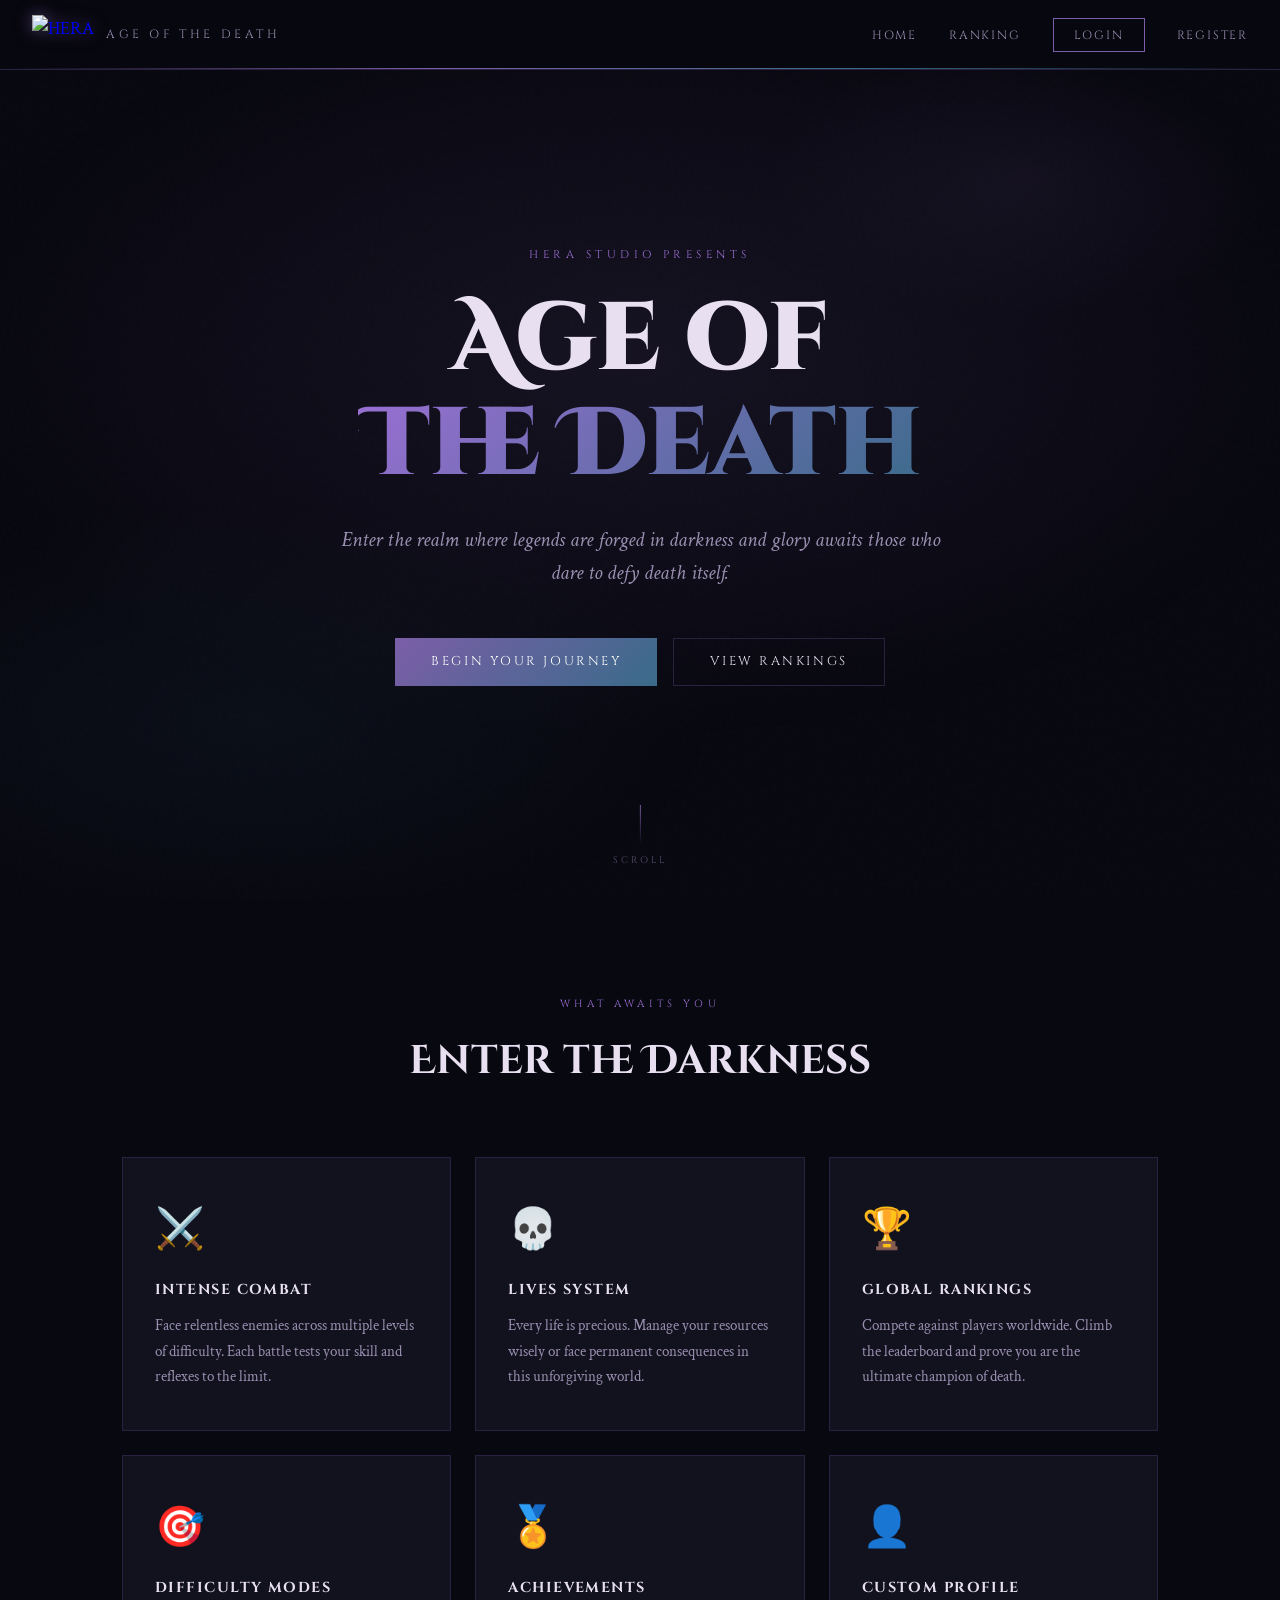
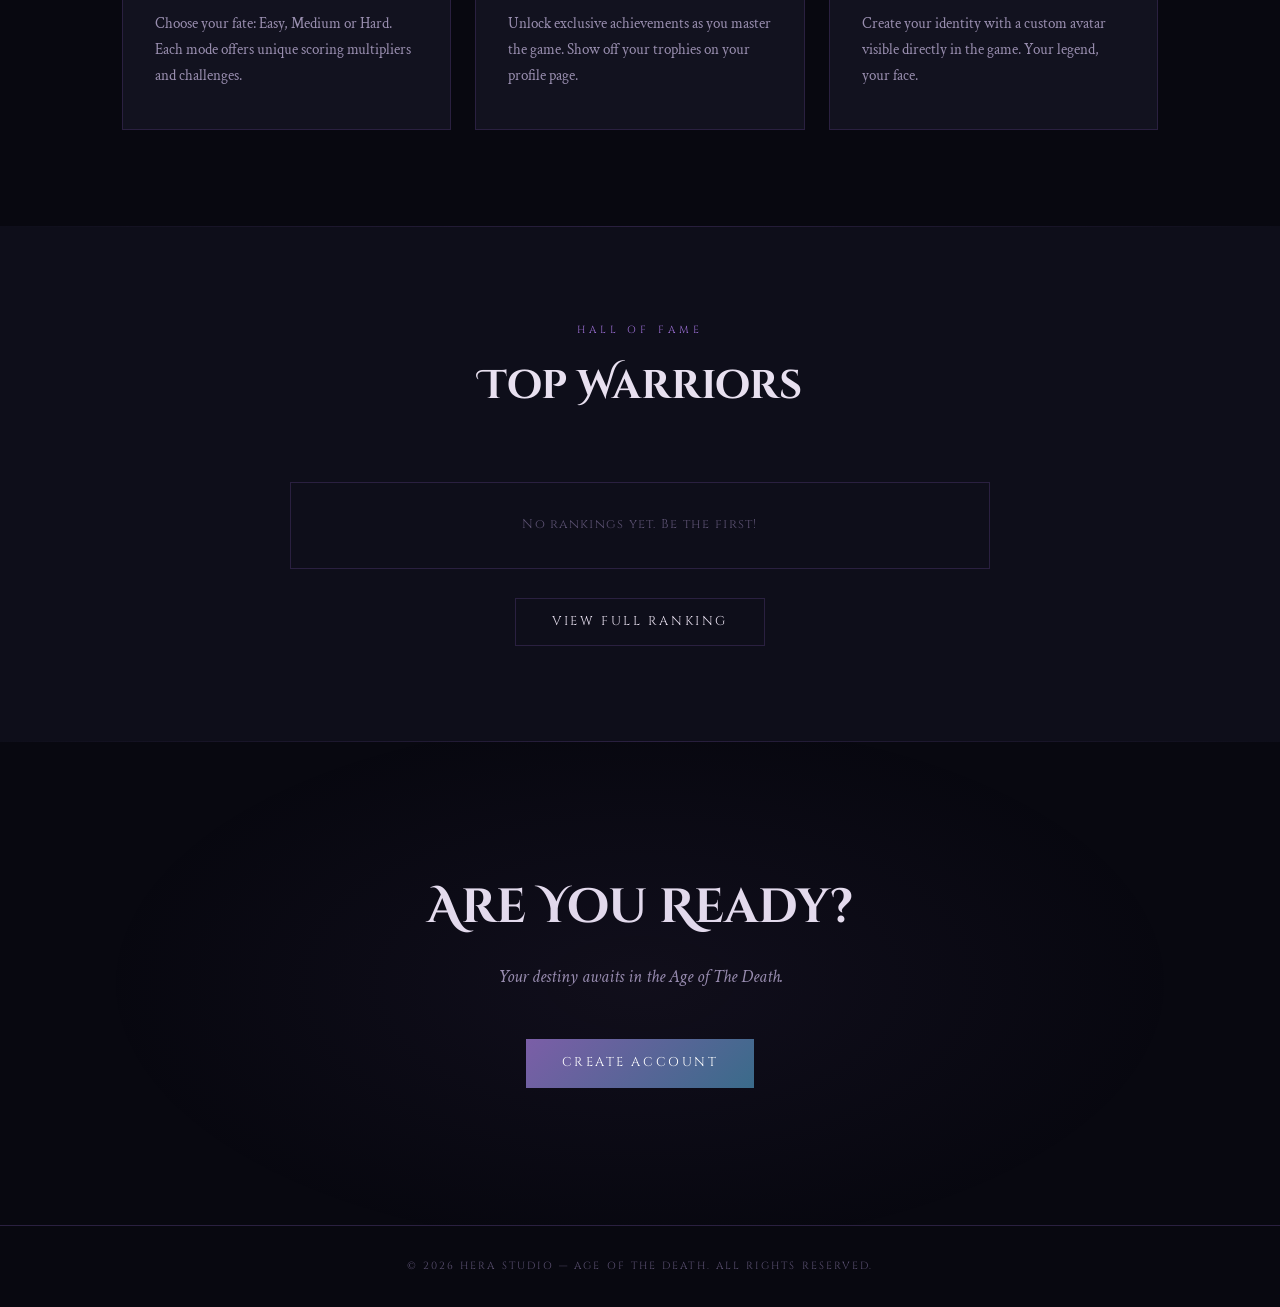
==== index.html @ d4a84412 "primer commit pagina temporal" ====
<!DOCTYPE html>
<html lang="es">
<head>
  <meta charset="UTF-8" />
  <meta name="viewport" content="width=device-width, initial-scale=1.0" />
  <title>Age of The Death — HERA</title>
  <link rel="stylesheet" href="css/style.css" />
  <style>
    /* HERO */
    .hero {
      min-height: 100vh;
      display: flex;
      flex-direction: column;
      align-items: center;
      justify-content: center;
      text-align: center;
      padding: 6rem 2rem 4rem;
      position: relative;
      overflow: hidden;
    }

    .hero-bg {
      position: absolute;
      inset: 0;
      background:
        radial-gradient(ellipse 80% 60% at 50% 40%, rgba(123, 94, 167, 0.12) 0%, transparent 70%),
        radial-gradient(ellipse 60% 40% at 20% 80%, rgba(58, 107, 138, 0.08) 0%, transparent 60%),
        radial-gradient(ellipse 40% 30% at 80% 20%, rgba(155, 111, 212, 0.06) 0%, transparent 50%);
      pointer-events: none;
    }

    .hero-particles {
      position: absolute;
      inset: 0;
      pointer-events: none;
      overflow: hidden;
    }

    .particle {
      position: absolute;
      width: 2px;
      height: 2px;
      background: var(--accent-purple);
      border-radius: 50%;
      animation: float linear infinite;
      opacity: 0;
    }

    @keyframes float {
      0% { transform: translateY(100vh) scale(0); opacity: 0; }
      10% { opacity: 1; }
      90% { opacity: 0.6; }
      100% { transform: translateY(-100px) scale(1.5); opacity: 0; }
    }

    .hero-eyebrow {
      font-family: 'Cinzel', serif;
      font-size: 0.7rem;
      letter-spacing: 0.4em;
      text-transform: uppercase;
      color: var(--accent-glow);
      margin-bottom: 1.5rem;
      opacity: 0;
      animation: fadeInUp 0.8s ease 0.2s forwards;
    }

    .hero-title {
      font-family: 'Cinzel Decorative', serif;
      font-size: clamp(2.5rem, 8vw, 6rem);
      font-weight: 900;
      line-height: 1.1;
      color: var(--text-primary);
      margin-bottom: 1.5rem;
      animation: glow 4s ease-in-out infinite;
      opacity: 0;
      animation: fadeInUp 0.8s ease 0.4s forwards, glow 4s ease-in-out 1.5s infinite;
    }

    .hero-title span {
      background: linear-gradient(135deg, var(--accent-glow), var(--accent-blue));
      -webkit-background-clip: text;
      -webkit-text-fill-color: transparent;
      background-clip: text;
    }

    .hero-subtitle {
      font-family: 'Crimson Text', serif;
      font-size: clamp(1rem, 2vw, 1.3rem);
      color: var(--text-secondary);
      max-width: 600px;
      margin: 0 auto 3rem;
      font-style: italic;
      opacity: 0;
      animation: fadeInUp 0.8s ease 0.6s forwards;
    }

    .hero-buttons {
      display: flex;
      gap: 1rem;
      flex-wrap: wrap;
      justify-content: center;
      opacity: 0;
      animation: fadeInUp 0.8s ease 0.8s forwards;
    }

    .hero-scroll {
      position: absolute;
      bottom: 2rem;
      left: 50%;
      transform: translateX(-50%);
      display: flex;
      flex-direction: column;
      align-items: center;
      gap: 8px;
      color: var(--text-muted);
      font-family: 'Cinzel', serif;
      font-size: 0.6rem;
      letter-spacing: 0.3em;
      text-transform: uppercase;
      animation: fadeIn 1s ease 1.5s forwards;
      opacity: 0;
    }

    .scroll-line {
      width: 1px;
      height: 40px;
      background: linear-gradient(180deg, var(--accent-purple), transparent);
      animation: scrollPulse 2s ease-in-out infinite;
    }

    @keyframes scrollPulse {
      0%, 100% { opacity: 0.3; transform: scaleY(1); }
      50% { opacity: 1; transform: scaleY(1.2); }
    }

    /* FEATURES */
    .features {
      padding: 6rem 2rem;
      max-width: 1100px;
      margin: 0 auto;
    }

    .section-header {
      text-align: center;
      margin-bottom: 4rem;
    }

    .section-eyebrow {
      font-family: 'Cinzel', serif;
      font-size: 0.65rem;
      letter-spacing: 0.4em;
      text-transform: uppercase;
      color: var(--accent-glow);
      margin-bottom: 1rem;
    }

    .section-title {
      font-family: 'Cinzel Decorative', serif;
      font-size: clamp(1.5rem, 4vw, 2.5rem);
      color: var(--text-primary);
    }

    .features-grid {
      display: grid;
      grid-template-columns: repeat(auto-fit, minmax(280px, 1fr));
      gap: 1.5rem;
    }

    .feature-card {
      background: var(--bg-card);
      border: 1px solid var(--border);
      padding: 2.5rem 2rem;
      position: relative;
      overflow: hidden;
      transition: transform 0.3s, border-color 0.3s;
    }

    .feature-card::before {
      content: '';
      position: absolute;
      top: 0; left: 0;
      width: 100%; height: 3px;
      background: linear-gradient(90deg, var(--accent-purple), var(--accent-blue));
      transform: scaleX(0);
      transition: transform 0.3s;
    }

    .feature-card:hover {
      transform: translateY(-4px);
      border-color: var(--border-glow);
    }

    .feature-card:hover::before {
      transform: scaleX(1);
    }

    .feature-icon {
      font-size: 2.5rem;
      margin-bottom: 1rem;
      display: block;
    }

    .feature-title {
      font-family: 'Cinzel', serif;
      font-size: 0.9rem;
      letter-spacing: 0.1em;
      text-transform: uppercase;
      color: var(--text-primary);
      margin-bottom: 0.75rem;
    }

    .feature-desc {
      color: var(--text-secondary);
      font-size: 0.95rem;
      line-height: 1.7;
    }

    /* RANKINGS PREVIEW */
    .rankings-preview {
      padding: 6rem 2rem;
      background: var(--bg-secondary);
      position: relative;
    }

    .rankings-preview::before,
    .rankings-preview::after {
      content: '';
      position: absolute;
      left: 0; width: 100%; height: 1px;
      background: linear-gradient(90deg, transparent, var(--border), transparent);
    }

    .rankings-preview::before { top: 0; }
    .rankings-preview::after { bottom: 0; }

    .rankings-inner {
      max-width: 700px;
      margin: 0 auto;
      text-align: center;
    }

    .ranking-teaser {
      margin-top: 2rem;
      border: 1px solid var(--border);
      overflow: hidden;
    }

    .ranking-teaser-row {
      display: flex;
      align-items: center;
      gap: 1rem;
      padding: 1rem 1.5rem;
      border-bottom: 1px solid var(--border);
      transition: background 0.2s;
    }

    .ranking-teaser-row:last-child {
      border-bottom: none;
    }

    .ranking-teaser-row:hover {
      background: rgba(123, 94, 167, 0.05);
    }

    .rank-num {
      font-family: 'Cinzel Decorative', serif;
      font-size: 1.2rem;
      color: var(--text-muted);
      min-width: 2rem;
      text-align: center;
    }

    .rank-num.gold { color: var(--accent-gold); }
    .rank-num.silver { color: #aaa; }
    .rank-num.bronze { color: #cd7f32; }

    .rank-avatar {
      width: 36px; height: 36px;
      border-radius: 50%;
      background: linear-gradient(135deg, var(--accent-purple), var(--accent-blue));
      display: flex; align-items: center; justify-content: center;
      font-family: 'Cinzel', serif;
      font-size: 0.8rem;
      color: white;
      flex-shrink: 0;
    }

    .rank-name {
      flex: 1;
      font-family: 'Cinzel', serif;
      font-size: 0.8rem;
      letter-spacing: 0.1em;
      color: var(--text-primary);
    }

    .rank-score {
      font-family: 'Cinzel Decorative', serif;
      color: var(--accent-glow);
      font-size: 0.9rem;
    }

    /* CTA */
    .cta-section {
      padding: 8rem 2rem;
      text-align: center;
      position: relative;
      overflow: hidden;
    }

    .cta-section::before {
      content: '';
      position: absolute;
      inset: 0;
      background: radial-gradient(ellipse 60% 80% at 50% 50%, rgba(123, 94, 167, 0.08) 0%, transparent 70%);
    }

    .cta-title {
      font-family: 'Cinzel Decorative', serif;
      font-size: clamp(1.5rem, 4vw, 3rem);
      margin-bottom: 1rem;
      color: var(--text-primary);
    }

    .cta-subtitle {
      color: var(--text-secondary);
      font-style: italic;
      margin-bottom: 3rem;
      font-size: 1.1rem;
    }

    /* FOOTER */
    footer {
      border-top: 1px solid var(--border);
      padding: 2rem;
      text-align: center;
      color: var(--text-muted);
      font-family: 'Cinzel', serif;
      font-size: 0.65rem;
      letter-spacing: 0.2em;
      text-transform: uppercase;
    }
  </style>
</head>
<body>

  <!-- NAVBAR -->
  <nav class="navbar">
    <a href="index.html" class="nav-logo">
      <img src="img/logo.png" alt="HERA" />
      <span>Age of The Death</span>
    </a>
    <button class="hamburger" id="hamburger">
      <span></span><span></span><span></span>
    </button>
    <ul class="nav-links" id="nav-links">
      <li><a href="index.html">Home</a></li>
      <li><a href="ranking.html">Ranking</a></li>
      <li id="nav-profile" style="display:none"><a href="perfil.html">Profile</a></li>
      <li id="nav-username-li" style="display:none">
        <span id="nav-username" style="font-family:'Cinzel',serif;font-size:0.75rem;color:var(--accent-glow);letter-spacing:0.1em;"></span>
      </li>
      <li id="nav-logout" style="display:none"><a href="#" class="btn-nav">Logout</a></li>
      <li id="nav-login"><a href="login.html" class="btn-nav">Login</a></li>
      <li id="nav-register"><a href="register.html">Register</a></li>
    </ul>
  </nav>

  <!-- HERO -->
  <section class="hero">
    <div class="hero-bg"></div>
    <div class="hero-particles" id="particles"></div>

    <p class="hero-eyebrow">HERA Studio presents</p>
    <h1 class="hero-title">Age of<br/><span>The Death</span></h1>
    <p class="hero-subtitle">Enter the realm where legends are forged in darkness and glory awaits those who dare to defy death itself.</p>
    <div class="hero-buttons">
      <a href="register.html" class="btn-primary">Begin Your Journey</a>
      <a href="ranking.html" class="btn-secondary">View Rankings</a>
    </div>

    <div class="hero-scroll">
      <div class="scroll-line"></div>
      <span>Scroll</span>
    </div>
  </section>

  <!-- FEATURES -->
  <section class="features">
    <div class="section-header">
      <p class="section-eyebrow">What awaits you</p>
      <h2 class="section-title">Enter the Darkness</h2>
    </div>
    <div class="features-grid">
      <div class="feature-card">
        <span class="feature-icon">⚔️</span>
        <h3 class="feature-title">Intense Combat</h3>
        <p class="feature-desc">Face relentless enemies across multiple levels of difficulty. Each battle tests your skill and reflexes to the limit.</p>
      </div>
      <div class="feature-card">
        <span class="feature-icon">💀</span>
        <h3 class="feature-title">Lives System</h3>
        <p class="feature-desc">Every life is precious. Manage your resources wisely or face permanent consequences in this unforgiving world.</p>
      </div>
      <div class="feature-card">
        <span class="feature-icon">🏆</span>
        <h3 class="feature-title">Global Rankings</h3>
        <p class="feature-desc">Compete against players worldwide. Climb the leaderboard and prove you are the ultimate champion of death.</p>
      </div>
      <div class="feature-card">
        <span class="feature-icon">🎯</span>
        <h3 class="feature-title">Difficulty Modes</h3>
        <p class="feature-desc">Choose your fate: Easy, Medium or Hard. Each mode offers unique scoring multipliers and challenges.</p>
      </div>
      <div class="feature-card">
        <span class="feature-icon">🏅</span>
        <h3 class="feature-title">Achievements</h3>
        <p class="feature-desc">Unlock exclusive achievements as you master the game. Show off your trophies on your profile page.</p>
      </div>
      <div class="feature-card">
        <span class="feature-icon">👤</span>
        <h3 class="feature-title">Custom Profile</h3>
        <p class="feature-desc">Create your identity with a custom avatar visible directly in the game. Your legend, your face.</p>
      </div>
    </div>
  </section>

  <!-- RANKINGS PREVIEW -->
  <section class="rankings-preview">
    <div class="rankings-inner">
      <div class="section-header">
        <p class="section-eyebrow">Hall of Fame</p>
        <h2 class="section-title">Top Warriors</h2>
      </div>
      <div class="ranking-teaser" id="ranking-preview">
        <div style="padding:2rem;color:var(--text-muted);font-family:'Cinzel',serif;font-size:0.8rem;letter-spacing:0.1em;">
          Loading rankings...
        </div>
      </div>
      <br/>
      <a href="ranking.html" class="btn-secondary">View Full Ranking</a>
    </div>
  </section>

  <!-- CTA -->
  <section class="cta-section">
    <h2 class="cta-title">Are You Ready?</h2>
    <p class="cta-subtitle">Your destiny awaits in the Age of The Death.</p>
    <a href="register.html" class="btn-primary">Create Account</a>
  </section>

  <footer>
    <p>© 2026 HERA Studio — Age of The Death. All rights reserved.</p>
  </footer>

  <script src="https://code.jquery.com/jquery-3.7.1.min.js"></script>
  <script src="js/main.js"></script>
  <script>
    // Particles
    const container = document.getElementById('particles');
    for (let i = 0; i < 30; i++) {
      const p = document.createElement('div');
      p.className = 'particle';
      p.style.left = Math.random() * 100 + '%';
      p.style.animationDuration = (Math.random() * 10 + 8) + 's';
      p.style.animationDelay = (Math.random() * 10) + 's';
      p.style.width = p.style.height = (Math.random() * 3 + 1) + 'px';
      container.appendChild(p);
    }

    // Load ranking preview
    async function loadRankingPreview() {
      try {
        const data = await apiRequest('/scores/ranking');
        if (!data.length) {
          $('#ranking-preview').html('<div style="padding:2rem;color:var(--text-muted);font-family:\'Cinzel\',serif;font-size:0.8rem;letter-spacing:0.1em;text-align:center;">No rankings yet. Be the first!</div>');
          return;
        }
        const medals = ['gold', 'silver', 'bronze'];
        const html = data.slice(0, 5).map((item, i) => `
          <div class="ranking-teaser-row">
            <span class="rank-num ${medals[i] || ''}">${i + 1}</span>
            <div class="rank-avatar">${item.userId?.username?.[0]?.toUpperCase() || '?'}</div>
            <span class="rank-name">${item.userId?.username || 'Unknown'}</span>
            <span class="rank-score">${item.score.toLocaleString()}</span>
          </div>
        `).join('');
        $('#ranking-preview').html(html);
      } catch (e) {
        $('#ranking-preview').html('<div style="padding:2rem;color:var(--text-muted);font-family:\'Cinzel\',serif;font-size:0.8rem;letter-spacing:0.1em;text-align:center;">No rankings yet. Be the first!</div>');
      }
    }

    loadRankingPreview();

    // Scroll animation for feature cards
    const observer = new IntersectionObserver((entries) => {
      entries.forEach(entry => {
        if (entry.isIntersecting) {
          $(entry.target).css({ opacity: 1, transform: 'translateY(0)', transition: 'all 0.6s ease' });
        }
      });
    }, { threshold: 0.1 });

    document.querySelectorAll('.feature-card').forEach((el, i) => {
      el.style.opacity = '0';
      el.style.transform = 'translateY(30px)';
      el.style.transitionDelay = (i * 0.1) + 's';
      observer.observe(el);
    });
  </script>
</body>
</html>
---- css/style.css ----
@import url('https://fonts.googleapis.com/css2?family=Cinzel+Decorative:wght@400;700;900&family=Cinzel:wght@400;600;700&family=Crimson+Text:ital,wght@0,400;0,600;1,400&display=swap');

:root {
  --bg-primary: #080810;
  --bg-secondary: #0e0e1a;
  --bg-card: #12121f;
  --accent-purple: #7b5ea7;
  --accent-blue: #3a6b8a;
  --accent-glow: #9b6fd4;
  --accent-gold: #c9a84c;
  --text-primary: #e8e0f0;
  --text-secondary: #9a8fb0;
  --text-muted: #5a5070;
  --border: #2a2040;
  --border-glow: rgba(123, 94, 167, 0.4);
  --danger: #c0392b;
  --success: #27ae60;
}

* {
  margin: 0;
  padding: 0;
  box-sizing: border-box;
}

html {
  scroll-behavior: smooth;
}

body {
  background-color: var(--bg-primary);
  color: var(--text-primary);
  font-family: 'Crimson Text', Georgia, serif;
  font-size: 18px;
  line-height: 1.6;
  min-height: 100vh;
  overflow-x: hidden;
}

/* Noise texture overlay */
body::before {
  content: '';
  position: fixed;
  top: 0; left: 0;
  width: 100%; height: 100%;
  background-image: url("data:image/svg+xml,%3Csvg viewBox='0 0 256 256' xmlns='http://www.w3.org/2000/svg'%3E%3Cfilter id='noise'%3E%3CfeTurbulence type='fractalNoise' baseFrequency='0.9' numOctaves='4' stitchTiles='stitch'/%3E%3C/filter%3E%3Crect width='100%25' height='100%25' filter='url(%23noise)' opacity='0.03'/%3E%3C/svg%3E");
  pointer-events: none;
  z-index: 0;
  opacity: 0.4;
}

/* ===== NAVBAR ===== */
.navbar {
  position: fixed;
  top: 0;
  width: 100%;
  z-index: 1000;
  padding: 0 2rem;
  height: 70px;
  display: flex;
  align-items: center;
  justify-content: space-between;
  background: rgba(8, 8, 16, 0.85);
  backdrop-filter: blur(12px);
  border-bottom: 1px solid var(--border);
}

.navbar::after {
  content: '';
  position: absolute;
  bottom: 0; left: 0;
  width: 100%; height: 1px;
  background: linear-gradient(90deg, transparent, var(--accent-purple), var(--accent-blue), transparent);
}

.nav-logo {
  display: flex;
  align-items: center;
  gap: 12px;
  text-decoration: none;
}

.nav-logo img {
  height: 40px;
  filter: drop-shadow(0 0 8px rgba(123, 94, 167, 0.6));
}

.nav-logo span {
  font-family: 'Cinzel', serif;
  font-size: 0.75rem;
  letter-spacing: 0.3em;
  color: var(--text-secondary);
  text-transform: uppercase;
}

.nav-links {
  display: flex;
  align-items: center;
  gap: 2rem;
  list-style: none;
}

.nav-links a {
  font-family: 'Cinzel', serif;
  font-size: 0.75rem;
  letter-spacing: 0.15em;
  text-transform: uppercase;
  color: var(--text-secondary);
  text-decoration: none;
  transition: color 0.3s;
  position: relative;
}

.nav-links a::after {
  content: '';
  position: absolute;
  bottom: -4px; left: 0;
  width: 0; height: 1px;
  background: var(--accent-glow);
  transition: width 0.3s;
}

.nav-links a:hover {
  color: var(--text-primary);
}

.nav-links a:hover::after {
  width: 100%;
}

.btn-nav {
  font-family: 'Cinzel', serif;
  font-size: 0.7rem;
  letter-spacing: 0.15em;
  text-transform: uppercase;
  padding: 8px 20px;
  border: 1px solid var(--accent-purple);
  color: var(--accent-glow);
  background: transparent;
  text-decoration: none;
  transition: all 0.3s;
  cursor: pointer;
}

.btn-nav:hover {
  background: var(--accent-purple);
  color: white;
  box-shadow: 0 0 20px rgba(123, 94, 167, 0.4);
}

.hamburger {
  display: none;
  flex-direction: column;
  gap: 5px;
  cursor: pointer;
  background: none;
  border: none;
  padding: 5px;
}

.hamburger span {
  display: block;
  width: 25px;
  height: 2px;
  background: var(--text-secondary);
  transition: all 0.3s;
}

/* ===== BUTTONS ===== */
.btn-primary {
  font-family: 'Cinzel', serif;
  font-size: 0.8rem;
  letter-spacing: 0.2em;
  text-transform: uppercase;
  padding: 14px 36px;
  background: linear-gradient(135deg, var(--accent-purple), var(--accent-blue));
  color: white;
  border: none;
  cursor: pointer;
  text-decoration: none;
  display: inline-block;
  transition: all 0.3s;
  position: relative;
  overflow: hidden;
}

.btn-primary::before {
  content: '';
  position: absolute;
  top: 0; left: -100%;
  width: 100%; height: 100%;
  background: linear-gradient(90deg, transparent, rgba(255,255,255,0.1), transparent);
  transition: left 0.5s;
}

.btn-primary:hover::before {
  left: 100%;
}

.btn-primary:hover {
  box-shadow: 0 0 30px rgba(123, 94, 167, 0.5);
  transform: translateY(-1px);
}

.btn-secondary {
  font-family: 'Cinzel', serif;
  font-size: 0.8rem;
  letter-spacing: 0.2em;
  text-transform: uppercase;
  padding: 13px 36px;
  background: transparent;
  color: var(--text-primary);
  border: 1px solid var(--border);
  cursor: pointer;
  text-decoration: none;
  display: inline-block;
  transition: all 0.3s;
}

.btn-secondary:hover {
  border-color: var(--accent-purple);
  color: var(--accent-glow);
}

/* ===== FORMS ===== */
.form-group {
  margin-bottom: 1.5rem;
}

.form-group label {
  display: block;
  font-family: 'Cinzel', serif;
  font-size: 0.7rem;
  letter-spacing: 0.2em;
  text-transform: uppercase;
  color: var(--text-secondary);
  margin-bottom: 8px;
}

.form-group input,
.form-group select {
  width: 100%;
  padding: 12px 16px;
  background: rgba(255,255,255,0.03);
  border: 1px solid var(--border);
  color: var(--text-primary);
  font-family: 'Crimson Text', serif;
  font-size: 1rem;
  outline: none;
  transition: border-color 0.3s, box-shadow 0.3s;
}

.form-group input:focus,
.form-group select:focus {
  border-color: var(--accent-purple);
  box-shadow: 0 0 15px rgba(123, 94, 167, 0.2);
}

.form-group input.error {
  border-color: var(--danger);
}

.form-error {
  font-size: 0.8rem;
  color: var(--danger);
  margin-top: 4px;
  display: none;
}

.form-error.show {
  display: block;
}

/* ===== CARDS ===== */
.card {
  background: var(--bg-card);
  border: 1px solid var(--border);
  padding: 2rem;
  position: relative;
}

.card::before {
  content: '';
  position: absolute;
  top: 0; left: 0;
  width: 3px; height: 100%;
  background: linear-gradient(180deg, var(--accent-purple), var(--accent-blue));
}

/* ===== ALERTS ===== */
.alert {
  padding: 12px 16px;
  margin-bottom: 1rem;
  font-family: 'Cinzel', serif;
  font-size: 0.75rem;
  letter-spacing: 0.1em;
  display: none;
}

.alert.show {
  display: block;
}

.alert-success {
  background: rgba(39, 174, 96, 0.1);
  border: 1px solid var(--success);
  color: var(--success);
}

.alert-error {
  background: rgba(192, 57, 43, 0.1);
  border: 1px solid var(--danger);
  color: var(--danger);
}

/* ===== DIVIDER ===== */
.divider {
  display: flex;
  align-items: center;
  gap: 1rem;
  margin: 2rem 0;
}

.divider::before,
.divider::after {
  content: '';
  flex: 1;
  height: 1px;
  background: var(--border);
}

.divider span {
  font-family: 'Cinzel', serif;
  font-size: 0.65rem;
  letter-spacing: 0.3em;
  color: var(--text-muted);
  text-transform: uppercase;
}

/* ===== RESPONSIVE ===== */
@media (max-width: 768px) {
  .nav-links {
    display: none;
    position: fixed;
    top: 70px; left: 0;
    width: 100%;
    background: rgba(8, 8, 16, 0.98);
    flex-direction: column;
    padding: 2rem;
    border-bottom: 1px solid var(--border);
    gap: 1.5rem;
  }

  .nav-links.open {
    display: flex;
  }

  .hamburger {
    display: flex;
  }
}

/* ===== ANIMATIONS ===== */
@keyframes fadeInUp {
  from { opacity: 0; transform: translateY(30px); }
  to { opacity: 1; transform: translateY(0); }
}

@keyframes fadeIn {
  from { opacity: 0; }
  to { opacity: 1; }
}

@keyframes glow {
  0%, 100% { text-shadow: 0 0 20px rgba(123, 94, 167, 0.5); }
  50% { text-shadow: 0 0 40px rgba(123, 94, 167, 0.9), 0 0 80px rgba(58, 107, 138, 0.4); }
}

.fade-in-up {
  animation: fadeInUp 0.8s ease forwards;
}

.fade-in {
  animation: fadeIn 0.6s ease forwards;
}
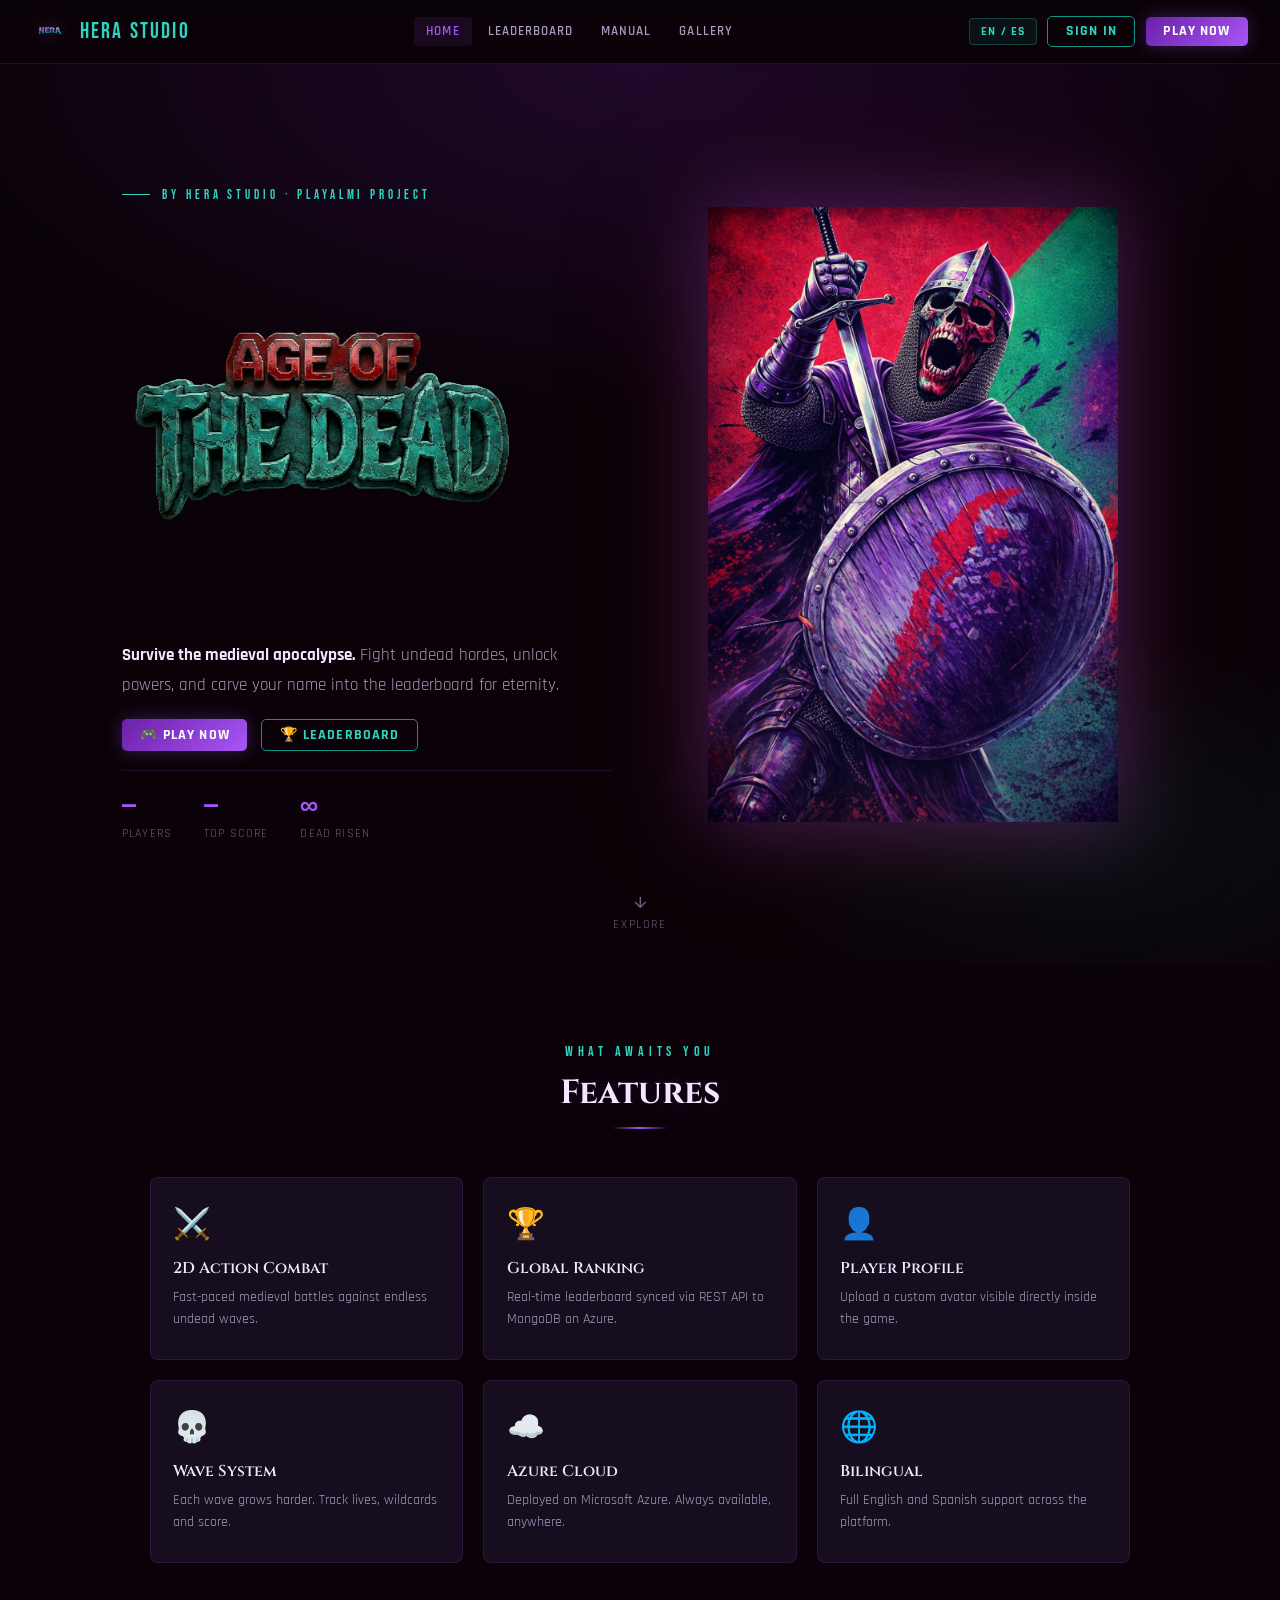
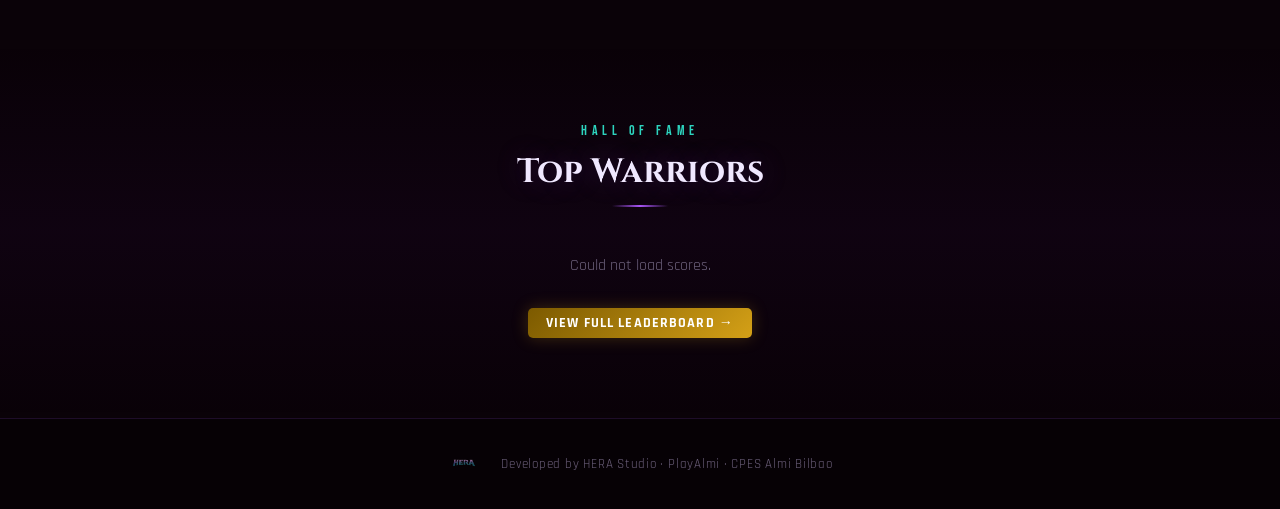
==== commit 3db11243: "panel admin + animaciones" ====
--- a/index.html
+++ b/index.html
@@ -1,512 +1,153 @@
-<!DOCTYPE html>
-<html lang="es">
-<head>
-  <meta charset="UTF-8" />
-  <meta name="viewport" content="width=device-width, initial-scale=1.0" />
-  <title>Age of The Death — HERA</title>
-  <link rel="stylesheet" href="css/style.css" />
-  <style>
-    /* HERO */
-    .hero {
-      min-height: 100vh;
-      display: flex;
-      flex-direction: column;
-      align-items: center;
-      justify-content: center;
-      text-align: center;
-      padding: 6rem 2rem 4rem;
-      position: relative;
-      overflow: hidden;
-    }
-
-    .hero-bg {
-      position: absolute;
-      inset: 0;
-      background:
-        radial-gradient(ellipse 80% 60% at 50% 40%, rgba(123, 94, 167, 0.12) 0%, transparent 70%),
-        radial-gradient(ellipse 60% 40% at 20% 80%, rgba(58, 107, 138, 0.08) 0%, transparent 60%),
-        radial-gradient(ellipse 40% 30% at 80% 20%, rgba(155, 111, 212, 0.06) 0%, transparent 50%);
-      pointer-events: none;
-    }
-
-    .hero-particles {
-      position: absolute;
-      inset: 0;
-      pointer-events: none;
-      overflow: hidden;
-    }
-
-    .particle {
-      position: absolute;
-      width: 2px;
-      height: 2px;
-      background: var(--accent-purple);
-      border-radius: 50%;
-      animation: float linear infinite;
-      opacity: 0;
-    }
-
-    @keyframes float {
-      0% { transform: translateY(100vh) scale(0); opacity: 0; }
-      10% { opacity: 1; }
-      90% { opacity: 0.6; }
-      100% { transform: translateY(-100px) scale(1.5); opacity: 0; }
-    }
-
-    .hero-eyebrow {
-      font-family: 'Cinzel', serif;
-      font-size: 0.7rem;
-      letter-spacing: 0.4em;
-      text-transform: uppercase;
-      color: var(--accent-glow);
-      margin-bottom: 1.5rem;
-      opacity: 0;
-      animation: fadeInUp 0.8s ease 0.2s forwards;
-    }
-
-    .hero-title {
-      font-family: 'Cinzel Decorative', serif;
-      font-size: clamp(2.5rem, 8vw, 6rem);
-      font-weight: 900;
-      line-height: 1.1;
-      color: var(--text-primary);
-      margin-bottom: 1.5rem;
-      animation: glow 4s ease-in-out infinite;
-      opacity: 0;
-      animation: fadeInUp 0.8s ease 0.4s forwards, glow 4s ease-in-out 1.5s infinite;
-    }
-
-    .hero-title span {
-      background: linear-gradient(135deg, var(--accent-glow), var(--accent-blue));
-      -webkit-background-clip: text;
-      -webkit-text-fill-color: transparent;
-      background-clip: text;
-    }
-
-    .hero-subtitle {
-      font-family: 'Crimson Text', serif;
-      font-size: clamp(1rem, 2vw, 1.3rem);
-      color: var(--text-secondary);
-      max-width: 600px;
-      margin: 0 auto 3rem;
-      font-style: italic;
-      opacity: 0;
-      animation: fadeInUp 0.8s ease 0.6s forwards;
-    }
-
-    .hero-buttons {
-      display: flex;
-      gap: 1rem;
-      flex-wrap: wrap;
-      justify-content: center;
-      opacity: 0;
-      animation: fadeInUp 0.8s ease 0.8s forwards;
-    }
-
-    .hero-scroll {
-      position: absolute;
-      bottom: 2rem;
-      left: 50%;
-      transform: translateX(-50%);
-      display: flex;
-      flex-direction: column;
-      align-items: center;
-      gap: 8px;
-      color: var(--text-muted);
-      font-family: 'Cinzel', serif;
-      font-size: 0.6rem;
-      letter-spacing: 0.3em;
-      text-transform: uppercase;
-      animation: fadeIn 1s ease 1.5s forwards;
-      opacity: 0;
-    }
-
-    .scroll-line {
-      width: 1px;
-      height: 40px;
-      background: linear-gradient(180deg, var(--accent-purple), transparent);
-      animation: scrollPulse 2s ease-in-out infinite;
-    }
-
-    @keyframes scrollPulse {
-      0%, 100% { opacity: 0.3; transform: scaleY(1); }
-      50% { opacity: 1; transform: scaleY(1.2); }
-    }
-
-    /* FEATURES */
-    .features {
-      padding: 6rem 2rem;
-      max-width: 1100px;
-      margin: 0 auto;
-    }
-
-    .section-header {
-      text-align: center;
-      margin-bottom: 4rem;
-    }
-
-    .section-eyebrow {
-      font-family: 'Cinzel', serif;
-      font-size: 0.65rem;
-      letter-spacing: 0.4em;
-      text-transform: uppercase;
-      color: var(--accent-glow);
-      margin-bottom: 1rem;
-    }
-
-    .section-title {
-      font-family: 'Cinzel Decorative', serif;
-      font-size: clamp(1.5rem, 4vw, 2.5rem);
-      color: var(--text-primary);
-    }
-
-    .features-grid {
-      display: grid;
-      grid-template-columns: repeat(auto-fit, minmax(280px, 1fr));
-      gap: 1.5rem;
-    }
-
-    .feature-card {
-      background: var(--bg-card);
-      border: 1px solid var(--border);
-      padding: 2.5rem 2rem;
-      position: relative;
-      overflow: hidden;
-      transition: transform 0.3s, border-color 0.3s;
-    }
-
-    .feature-card::before {
-      content: '';
-      position: absolute;
-      top: 0; left: 0;
-      width: 100%; height: 3px;
-      background: linear-gradient(90deg, var(--accent-purple), var(--accent-blue));
-      transform: scaleX(0);
-      transition: transform 0.3s;
-    }
-
-    .feature-card:hover {
-      transform: translateY(-4px);
-      border-color: var(--border-glow);
-    }
-
-    .feature-card:hover::before {
-      transform: scaleX(1);
-    }
-
-    .feature-icon {
-      font-size: 2.5rem;
-      margin-bottom: 1rem;
-      display: block;
-    }
-
-    .feature-title {
-      font-family: 'Cinzel', serif;
-      font-size: 0.9rem;
-      letter-spacing: 0.1em;
-      text-transform: uppercase;
-      color: var(--text-primary);
-      margin-bottom: 0.75rem;
-    }
-
-    .feature-desc {
-      color: var(--text-secondary);
-      font-size: 0.95rem;
-      line-height: 1.7;
-    }
-
-    /* RANKINGS PREVIEW */
-    .rankings-preview {
-      padding: 6rem 2rem;
-      background: var(--bg-secondary);
-      position: relative;
-    }
-
-    .rankings-preview::before,
-    .rankings-preview::after {
-      content: '';
-      position: absolute;
-      left: 0; width: 100%; height: 1px;
-      background: linear-gradient(90deg, transparent, var(--border), transparent);
-    }
-
-    .rankings-preview::before { top: 0; }
-    .rankings-preview::after { bottom: 0; }
-
-    .rankings-inner {
-      max-width: 700px;
-      margin: 0 auto;
-      text-align: center;
-    }
-
-    .ranking-teaser {
-      margin-top: 2rem;
-      border: 1px solid var(--border);
-      overflow: hidden;
-    }
-
-    .ranking-teaser-row {
-      display: flex;
-      align-items: center;
-      gap: 1rem;
-      padding: 1rem 1.5rem;
-      border-bottom: 1px solid var(--border);
-      transition: background 0.2s;
-    }
-
-    .ranking-teaser-row:last-child {
-      border-bottom: none;
-    }
-
-    .ranking-teaser-row:hover {
-      background: rgba(123, 94, 167, 0.05);
-    }
-
-    .rank-num {
-      font-family: 'Cinzel Decorative', serif;
-      font-size: 1.2rem;
-      color: var(--text-muted);
-      min-width: 2rem;
-      text-align: center;
-    }
-
-    .rank-num.gold { color: var(--accent-gold); }
-    .rank-num.silver { color: #aaa; }
-    .rank-num.bronze { color: #cd7f32; }
-
-    .rank-avatar {
-      width: 36px; height: 36px;
-      border-radius: 50%;
-      background: linear-gradient(135deg, var(--accent-purple), var(--accent-blue));
-      display: flex; align-items: center; justify-content: center;
-      font-family: 'Cinzel', serif;
-      font-size: 0.8rem;
-      color: white;
-      flex-shrink: 0;
-    }
-
-    .rank-name {
-      flex: 1;
-      font-family: 'Cinzel', serif;
-      font-size: 0.8rem;
-      letter-spacing: 0.1em;
-      color: var(--text-primary);
-    }
-
-    .rank-score {
-      font-family: 'Cinzel Decorative', serif;
-      color: var(--accent-glow);
-      font-size: 0.9rem;
-    }
-
-    /* CTA */
-    .cta-section {
-      padding: 8rem 2rem;
-      text-align: center;
-      position: relative;
-      overflow: hidden;
-    }
-
-    .cta-section::before {
-      content: '';
-      position: absolute;
-      inset: 0;
-      background: radial-gradient(ellipse 60% 80% at 50% 50%, rgba(123, 94, 167, 0.08) 0%, transparent 70%);
-    }
-
-    .cta-title {
-      font-family: 'Cinzel Decorative', serif;
-      font-size: clamp(1.5rem, 4vw, 3rem);
-      margin-bottom: 1rem;
-      color: var(--text-primary);
-    }
-
-    .cta-subtitle {
-      color: var(--text-secondary);
-      font-style: italic;
-      margin-bottom: 3rem;
-      font-size: 1.1rem;
-    }
-
-    /* FOOTER */
-    footer {
-      border-top: 1px solid var(--border);
-      padding: 2rem;
-      text-align: center;
-      color: var(--text-muted);
-      font-family: 'Cinzel', serif;
-      font-size: 0.65rem;
-      letter-spacing: 0.2em;
-      text-transform: uppercase;
-    }
-  </style>
-</head>
-<body>
-
-  <!-- NAVBAR -->
-  <nav class="navbar">
-    <a href="index.html" class="nav-logo">
-      <img src="img/logo.png" alt="HERA" />
-      <span>Age of The Death</span>
-    </a>
-    <button class="hamburger" id="hamburger">
-      <span></span><span></span><span></span>
-    </button>
-    <ul class="nav-links" id="nav-links">
-      <li><a href="index.html">Home</a></li>
-      <li><a href="ranking.html">Ranking</a></li>
-      <li id="nav-profile" style="display:none"><a href="perfil.html">Profile</a></li>
-      <li id="nav-username-li" style="display:none">
-        <span id="nav-username" style="font-family:'Cinzel',serif;font-size:0.75rem;color:var(--accent-glow);letter-spacing:0.1em;"></span>
-      </li>
-      <li id="nav-logout" style="display:none"><a href="#" class="btn-nav">Logout</a></li>
-      <li id="nav-login"><a href="login.html" class="btn-nav">Login</a></li>
-      <li id="nav-register"><a href="register.html">Register</a></li>
-    </ul>
-  </nav>
-
-  <!-- HERO -->
-  <section class="hero">
-    <div class="hero-bg"></div>
-    <div class="hero-particles" id="particles"></div>
-
-    <p class="hero-eyebrow">HERA Studio presents</p>
-    <h1 class="hero-title">Age of<br/><span>The Death</span></h1>
-    <p class="hero-subtitle">Enter the realm where legends are forged in darkness and glory awaits those who dare to defy death itself.</p>
-    <div class="hero-buttons">
-      <a href="register.html" class="btn-primary">Begin Your Journey</a>
-      <a href="ranking.html" class="btn-secondary">View Rankings</a>
-    </div>
-
-    <div class="hero-scroll">
-      <div class="scroll-line"></div>
-      <span>Scroll</span>
-    </div>
-  </section>
-
-  <!-- FEATURES -->
-  <section class="features">
-    <div class="section-header">
-      <p class="section-eyebrow">What awaits you</p>
-      <h2 class="section-title">Enter the Darkness</h2>
-    </div>
-    <div class="features-grid">
-      <div class="feature-card">
-        <span class="feature-icon">⚔️</span>
-        <h3 class="feature-title">Intense Combat</h3>
-        <p class="feature-desc">Face relentless enemies across multiple levels of difficulty. Each battle tests your skill and reflexes to the limit.</p>
-      </div>
-      <div class="feature-card">
-        <span class="feature-icon">💀</span>
-        <h3 class="feature-title">Lives System</h3>
-        <p class="feature-desc">Every life is precious. Manage your resources wisely or face permanent consequences in this unforgiving world.</p>
-      </div>
-      <div class="feature-card">
-        <span class="feature-icon">🏆</span>
-        <h3 class="feature-title">Global Rankings</h3>
-        <p class="feature-desc">Compete against players worldwide. Climb the leaderboard and prove you are the ultimate champion of death.</p>
-      </div>
-      <div class="feature-card">
-        <span class="feature-icon">🎯</span>
-        <h3 class="feature-title">Difficulty Modes</h3>
-        <p class="feature-desc">Choose your fate: Easy, Medium or Hard. Each mode offers unique scoring multipliers and challenges.</p>
-      </div>
-      <div class="feature-card">
-        <span class="feature-icon">🏅</span>
-        <h3 class="feature-title">Achievements</h3>
-        <p class="feature-desc">Unlock exclusive achievements as you master the game. Show off your trophies on your profile page.</p>
-      </div>
-      <div class="feature-card">
-        <span class="feature-icon">👤</span>
-        <h3 class="feature-title">Custom Profile</h3>
-        <p class="feature-desc">Create your identity with a custom avatar visible directly in the game. Your legend, your face.</p>
-      </div>
-    </div>
-  </section>
-
-  <!-- RANKINGS PREVIEW -->
-  <section class="rankings-preview">
-    <div class="rankings-inner">
-      <div class="section-header">
-        <p class="section-eyebrow">Hall of Fame</p>
-        <h2 class="section-title">Top Warriors</h2>
-      </div>
-      <div class="ranking-teaser" id="ranking-preview">
-        <div style="padding:2rem;color:var(--text-muted);font-family:'Cinzel',serif;font-size:0.8rem;letter-spacing:0.1em;">
-          Loading rankings...
-        </div>
-      </div>
-      <br/>
-      <a href="ranking.html" class="btn-secondary">View Full Ranking</a>
-    </div>
-  </section>
-
-  <!-- CTA -->
-  <section class="cta-section">
-    <h2 class="cta-title">Are You Ready?</h2>
-    <p class="cta-subtitle">Your destiny awaits in the Age of The Death.</p>
-    <a href="register.html" class="btn-primary">Create Account</a>
-  </section>
-
-  <footer>
-    <p>© 2026 HERA Studio — Age of The Death. All rights reserved.</p>
-  </footer>
-
-  <script src="https://code.jquery.com/jquery-3.7.1.min.js"></script>
-  <script src="js/main.js"></script>
-  <script>
-    // Particles
-    const container = document.getElementById('particles');
-    for (let i = 0; i < 30; i++) {
-      const p = document.createElement('div');
-      p.className = 'particle';
-      p.style.left = Math.random() * 100 + '%';
-      p.style.animationDuration = (Math.random() * 10 + 8) + 's';
-      p.style.animationDelay = (Math.random() * 10) + 's';
-      p.style.width = p.style.height = (Math.random() * 3 + 1) + 'px';
-      container.appendChild(p);
-    }
-
-    // Load ranking preview
-    async function loadRankingPreview() {
-      try {
-        const data = await apiRequest('/scores/ranking');
-        if (!data.length) {
-          $('#ranking-preview').html('<div style="padding:2rem;color:var(--text-muted);font-family:\'Cinzel\',serif;font-size:0.8rem;letter-spacing:0.1em;text-align:center;">No rankings yet. Be the first!</div>');
-          return;
-        }
-        const medals = ['gold', 'silver', 'bronze'];
-        const html = data.slice(0, 5).map((item, i) => `
-          <div class="ranking-teaser-row">
-            <span class="rank-num ${medals[i] || ''}">${i + 1}</span>
-            <div class="rank-avatar">${item.userId?.username?.[0]?.toUpperCase() || '?'}</div>
-            <span class="rank-name">${item.userId?.username || 'Unknown'}</span>
-            <span class="rank-score">${item.score.toLocaleString()}</span>
-          </div>
-        `).join('');
-        $('#ranking-preview').html(html);
-      } catch (e) {
-        $('#ranking-preview').html('<div style="padding:2rem;color:var(--text-muted);font-family:\'Cinzel\',serif;font-size:0.8rem;letter-spacing:0.1em;text-align:center;">No rankings yet. Be the first!</div>');
-      }
-    }
-
-    loadRankingPreview();
-
-    // Scroll animation for feature cards
-    const observer = new IntersectionObserver((entries) => {
-      entries.forEach(entry => {
-        if (entry.isIntersecting) {
-          $(entry.target).css({ opacity: 1, transform: 'translateY(0)', transition: 'all 0.6s ease' });
-        }
-      });
-    }, { threshold: 0.1 });
-
-    document.querySelectorAll('.feature-card').forEach((el, i) => {
-      el.style.opacity = '0';
-      el.style.transform = 'translateY(30px)';
-      el.style.transitionDelay = (i * 0.1) + 's';
-      observer.observe(el);
-    });
-  </script>
-</body>
-</html>
+<!DOCTYPE html>
+<html lang="en">
+<head>
+<meta charset="UTF-8">
+<meta name="viewport" content="width=device-width, initial-scale=1.0">
+<title>Age of The Dead — Home</title>
+<link rel="stylesheet" href="css/base.css">
+<link rel="stylesheet" href="css/home.css">
+</head>
+<body>
+
+<nav>
+  <a class="nav-logo" href="index.html">
+    <img src="img/LogoEmpresa2.png" alt="">
+    <span>HERA Studio</span>
+  </a>
+  <div class="nav-links">
+    <a href="index.html" class="active" data-en="Home" data-es="Inicio">Home</a>
+    <a href="leaderboard.html" data-en="Leaderboard" data-es="Ranking">Leaderboard</a>
+    <a href="manual.html" data-en="Manual" data-es="Manual">Manual</a>
+    <a href="gallery.html" data-en="Gallery" data-es="Galería">Gallery</a>
+    <a href="profile.html" id="nav-profile-btn" style="display:none" data-en="Profile" data-es="Perfil">Profile</a>
+    <a href="admin.html" id="nav-admin-btn" style="display:none" data-en="Admin" data-es="Admin">Admin</a>
+  </div>
+  <div class="nav-right">
+    <button id="lang-btn" onclick="toggleLang()">EN / ES</button>
+    <a href="login.html" id="nav-login-btn" class="btn btn-outline" data-en="Sign In" data-es="Entrar">Sign In</a>
+    <a href="register.html" id="nav-register-btn" class="btn btn-primary" data-en="Play Now" data-es="Jugar">Play Now</a>
+    <button id="nav-logout-btn" style="display:none" class="btn btn-outline" onclick="AuthAPI.logout()" data-en="Log Out" data-es="Salir">Log Out</button>
+  </div>
+</nav>
+
+<div class="page-wrap">
+
+  <section class="hero">
+    <div class="hero-particles" id="particles"></div>
+    <div class="hero-content">
+      <div class="hero-text">
+        <div class="hero-eyebrow fade-in" data-en="By HERA Studio · PlayAlmi Project" data-es="Por HERA Studio · Proyecto PlayAlmi">By HERA Studio · PlayAlmi Project</div>
+        <img src="img/logoJuego.png" style="width: 400px; height: 400px; object-fit: contain;">
+        <p class="hero-desc fade-in-3" data-en="<strong>Survive the medieval apocalypse.</strong> Fight undead hordes, unlock powers, and carve your name into the leaderboard for eternity." data-es="<strong>Sobrevive al apocalipsis medieval.</strong> Combate hordas de muertos, desbloquea poderes y graba tu nombre en el ranking para la eternidad."><strong>Survive the medieval apocalypse.</strong> Fight undead hordes, unlock powers, and carve your name into the leaderboard for eternity.</p>
+        <div class="hero-actions fade-in-4">
+          <a href="#" class="btn btn-primary" data-en="🎮 Play Now" data-es="🎮 Jugar Ahora">🎮 Play Now</a>
+          <a href="leaderboard.html" class="btn btn-outline" data-en="🏆 Leaderboard" data-es="🏆 Ranking">🏆 Leaderboard</a>
+        </div>
+        <div class="hero-stats fade-in-4">
+          <div class="hero-stat"><span class="hero-stat-num" id="stat-players">—</span><span class="hero-stat-label" data-en="Players" data-es="Jugadores">Players</span></div>
+          <div class="hero-stat"><span class="hero-stat-num" id="stat-topscore">—</span><span class="hero-stat-label" data-en="Top Score" data-es="Mejor Puntuación">Top Score</span></div>
+          <div class="hero-stat"><span class="hero-stat-num">∞</span><span class="hero-stat-label" data-en="Dead Risen" data-es="Muertos">Dead Risen</span></div>
+        </div>
+      </div>
+      <div class="hero-visual">
+        <div class="hero-ring"></div>
+        <img src="img/ZombiResolucion.png" style="width: 100%; max-width: 410px; position: relative; z-index: 1; filter: drop-shadow(0 0 40px rgba(168,85,247,.3)) drop-shadow(0 0 70px rgba(139,0,0,.2)); animation: boss-float 6s ease-in-out infinite;">  
+      </div>
+    </div>
+    <div class="hero-scroll" onclick="document.getElementById('features').scrollIntoView({behavior:'smooth'})">
+      <svg viewBox="0 0 24 24" fill="none" stroke="currentColor" stroke-width="2"><path d="M12 5v14M5 12l7 7 7-7"/></svg>
+      <span data-en="Explore" data-es="Explorar">Explore</span>
+    </div>
+  </section>
+
+  <section class="section" id="features">
+    <div class="section-header">
+      <div class="section-eyebrow" data-en="What awaits you" data-es="Lo que te espera">What awaits you</div>
+      <h2 class="section-title" data-en="Features" data-es="Características">Features</h2>
+      <div class="section-divider"></div>
+    </div>
+    <div class="features-grid">
+      <div class="feat-card"><div class="feat-icon">⚔️</div><div class="feat-title" data-en="2D Action Combat" data-es="Combate 2D">2D Action Combat</div><div class="feat-desc" data-en="Fast-paced medieval battles against endless undead waves." data-es="Batallas medievales contra hordas de zombis.">Fast-paced medieval battles against endless undead waves.</div></div>
+      <div class="feat-card"><div class="feat-icon">🏆</div><div class="feat-title" data-en="Global Ranking" data-es="Ranking Global">Global Ranking</div><div class="feat-desc" data-en="Real-time leaderboard synced via REST API to MongoDB on Azure." data-es="Ranking en tiempo real via API REST con MongoDB en Azure.">Real-time leaderboard via REST API.</div></div>
+      <div class="feat-card"><div class="feat-icon">👤</div><div class="feat-title" data-en="Player Profile" data-es="Perfil de Jugador">Player Profile</div><div class="feat-desc" data-en="Upload a custom avatar visible directly inside the game." data-es="Sube un avatar personalizado visible desde el juego.">Custom avatar visible from the game.</div></div>
+      <div class="feat-card"><div class="feat-icon">💀</div><div class="feat-title" data-en="Wave System" data-es="Sistema de Oleadas">Wave System</div><div class="feat-desc" data-en="Each wave grows harder. Track lives, wildcards and score." data-es="Cada oleada es más difícil. Vidas, comodines y puntuación.">Lives, wildcards and score tracking.</div></div>
+      <div class="feat-card"><div class="feat-icon">☁️</div><div class="feat-title" data-en="Azure Cloud" data-es="Azure Cloud">Azure Cloud</div><div class="feat-desc" data-en="Deployed on Microsoft Azure. Always available, anywhere." data-es="Desplegado en Microsoft Azure. Siempre disponible.">Azure-powered, always online.</div></div>
+      <div class="feat-card"><div class="feat-icon">🌐</div><div class="feat-title" data-en="Bilingual" data-es="Bilingüe">Bilingual</div><div class="feat-desc" data-en="Full English and Spanish support across the platform." data-es="Soporte completo en inglés y español en toda la plataforma.">English &amp; Spanish support.</div></div>
+    </div>
+  </section>
+
+  <section class="section section-dark">
+    <div class="section-header">
+      <div class="section-eyebrow" data-en="Hall of Fame" data-es="Salón de la Fama">Hall of Fame</div>
+      <h2 class="section-title" data-en="Top Warriors" data-es="Mejores Guerreros">Top Warriors</h2>
+      <div class="section-divider"></div>
+    </div>
+    <div class="top3-grid" id="top3-grid">
+      <div class="top3-skeleton"></div>
+      <div class="top3-skeleton"></div>
+      <div class="top3-skeleton"></div>
+    </div>
+    <div style="text-align:center;margin-top:2rem">
+      <a href="leaderboard.html" class="btn btn-gold" data-en="View Full Leaderboard →" data-es="Ver Ranking Completo →">View Full Leaderboard →</a>
+    </div>
+  </section>
+
+  <div class="company-bar">
+    <img src="img/LogoEmpresa2.png" alt="">
+    <span data-en="Developed by HERA Studio · PlayAlmi · CPES Almi Bilbao" data-es="Desarrollado por HERA Studio · PlayAlmi · CPES Almi Bilbao">Developed by HERA Studio · PlayAlmi · CPES Almi Bilbao</span>
+  </div>
+
+</div>
+
+<div class="toast" id="toast"></div>
+<script src="js/api.js"></script>
+<script>
+(function(){
+  const c = document.getElementById('particles');
+  const cols = ['#a855f7','#2dd4bf','#c084fc','#5eead4','#ef4444'];
+  for(let i=0;i<35;i++){
+    const p = document.createElement('div');
+    p.className='particle';
+    p.style.cssText=`left:${Math.random()*100}%;--dur:${6+Math.random()*8}s;--delay:${Math.random()*10}s;--drift:${(Math.random()-.5)*70}px;background:${cols[i%cols.length]};width:${1+Math.random()*2}px;height:${1+Math.random()*2}px;`;
+    c.appendChild(p);
+  }
+})();
+
+(async function loadStats(){
+  try {
+    const ranking = await ScoresAPI.getRanking();
+    if(ranking.length){
+      document.getElementById('stat-players').textContent = ranking.length + '+';
+      document.getElementById('stat-topscore').textContent = ranking[0].score.toLocaleString();
+    }
+    const grid = document.getElementById('top3-grid');
+    grid.innerHTML = '';
+    const medals = ['🥇','🥈','🥉'];
+    const cls    = ['gold','silver','bronze'];
+    ranking.slice(0,3).forEach((s,i) => {
+      const name = s.userId?.username || 'Unknown';
+      const av   = s.userId?.avatar
+        ? `<img src="${s.userId.avatar}" style="width:100%;height:100%;object-fit:cover;border-radius:50%">`
+        : medals[i];
+      grid.innerHTML += `
+        <div class="top3-card ${cls[i]}">
+          <div class="top3-rank">${medals[i]}</div>
+          <div class="top3-avatar">${av}</div>
+          <div class="top3-name">${name}</div>
+          <div class="top3-score">${s.score.toLocaleString()}</div>
+          <div class="top3-meta">Wave ${s.level} · ${s.difficulty}</div>
+        </div>`;
+    });
+    if(!ranking.length) grid.innerHTML = '<p style="color:var(--text-dim);text-align:center;grid-column:1/-1">No scores yet. Be the first!</p>';
+  } catch(e){
+    document.getElementById('top3-grid').innerHTML = '<p style="color:var(--text-dim);text-align:center;grid-column:1/-1">Could not load scores.</p>';
+  }
+})();
+
+// Fix nav auth state after DOM ready
+document.addEventListener('DOMContentLoaded', renderNavAuth);
+</script>
+<script src="https://cdnjs.cloudflare.com/ajax/libs/jquery/3.7.1/jquery.min.js" integrity="sha512-v2CJ7UaYy4JwqLDIrZUI/4hqeoQieOmAZNXBeQyjo21dadnwR+8ZaIJVT8EE2iyI61OV8e6M8PP2/4hpQINQ/Q==" crossorigin="anonymous" referrerpolicy="no-referrer"></script>
+  <script src="js/interactions.js"></script>
+</body>
+</html>
--- a/css/base.css
+++ b/css/base.css
@@ -0,0 +1,333 @@
+/* ═══════════════════════════════════════════════
+   base.css — Age of The Dead · Shared Base Styles
+   ═══════════════════════════════════════════════ */
+@import url('https://fonts.googleapis.com/css2?family=Cinzel:wght@400;600;700;900&family=Bebas+Neue&family=Rajdhani:wght@300;400;500;600;700&display=swap');
+
+/* ─── CSS VARIABLES ─── */
+:root {
+  --bg-deep:       #0a0208;
+  --bg-dark:       #100612;
+  --bg-card:       #160d1e;
+  --bg-card2:      #1c1028;
+  --purple-dark:   #2a0d3d;
+  --purple-mid:    #6b21a8;
+  --purple-bright: #a855f7;
+  --purple-glow:   #c084fc;
+  --teal:          #0d9488;
+  --teal-bright:   #2dd4bf;
+  --teal-glow:     #5eead4;
+  --red-dead:      #8b0000;
+  --red-bright:    #ef4444;
+  --gold:          #d4a017;
+  --gold-bright:   #f5c842;
+  --text-primary:  #f0e8ff;
+  --text-secondary:#a89cbf;
+  --text-dim:      #6b5f7a;
+  --border-subtle: rgba(168,85,247,.15);
+  --border-glow:   rgba(168,85,247,.4);
+  --nav-h:         64px;
+}
+
+/* ─── RESET ─── */
+*, *::before, *::after { box-sizing: border-box; margin: 0; padding: 0; }
+html { scroll-behavior: smooth; }
+body {
+  background: var(--bg-deep);
+  color: var(--text-primary);
+  font-family: 'Rajdhani', sans-serif;
+  font-weight: 400;
+  min-height: 100vh;
+  overflow-x: hidden;
+}
+body::before {
+  content: '';
+  position: fixed; inset: 0;
+  background-image: url("data:image/svg+xml,%3Csvg viewBox='0 0 200 200' xmlns='http://www.w3.org/2000/svg'%3E%3Cfilter id='n'%3E%3CfeTurbulence type='fractalNoise' baseFrequency='0.75' numOctaves='4' stitchTiles='stitch'/%3E%3C/filter%3E%3Crect width='100%25' height='100%25' filter='url(%23n)' opacity='0.04'/%3E%3C/svg%3E");
+  pointer-events: none; z-index: 0; opacity: .55;
+}
+a { color: inherit; text-decoration: none; }
+
+/* ─── NAVBAR ─── */
+nav {
+  position: fixed; top: 0; left: 0; right: 0; z-index: 1000;
+  display: flex; align-items: center; justify-content: space-between;
+  padding: 0 2rem; height: var(--nav-h);
+  background: linear-gradient(180deg, rgba(10,2,8,.98) 0%, rgba(10,2,8,.88) 100%);
+  border-bottom: 1px solid var(--border-subtle);
+  backdrop-filter: blur(14px);
+}
+.nav-logo { display: flex; align-items: center; gap: .75rem; cursor: pointer; }
+.nav-logo img { height: 36px; width: auto; filter: drop-shadow(0 0 8px rgba(168,85,247,.5)); }
+.nav-logo span { font-family: 'Bebas Neue', sans-serif; font-size: 1.35rem; letter-spacing: .1em; color: var(--teal-bright); }
+.nav-links { display: flex; align-items: center; gap: .15rem; }
+.nav-links a {
+  font-family: 'Rajdhani', sans-serif; font-weight: 600; font-size: .82rem;
+  letter-spacing: .08em; text-transform: uppercase;
+  color: var(--text-secondary); text-decoration: none;
+  padding: .4rem .8rem; border-radius: 4px; cursor: pointer;
+  transition: color .2s, background .2s;
+}
+.nav-links a:hover, .nav-links a.active { color: var(--purple-bright); background: rgba(168,85,247,.1); }
+.nav-right { display: flex; align-items: center; gap: .65rem; }
+
+/* ─── BUTTONS ─── */
+.btn {
+  display: inline-flex; align-items: center; gap: .45rem;
+  font-family: 'Rajdhani', sans-serif; font-weight: 700;
+  letter-spacing: .08em; text-transform: uppercase;
+  padding: .48rem 1.1rem; border-radius: 5px; cursor: pointer;
+  border: none; transition: all .2s; font-size: .88rem; line-height: 1;
+}
+.btn-primary {
+  background: linear-gradient(135deg, var(--purple-mid), var(--purple-bright));
+  color: #fff; box-shadow: 0 0 18px rgba(168,85,247,.3);
+}
+.btn-primary:hover { box-shadow: 0 0 30px rgba(168,85,247,.55); transform: translateY(-1px); }
+.btn-outline {
+  background: transparent; color: var(--teal-bright);
+  border: 1px solid var(--teal);
+}
+.btn-outline:hover { background: rgba(45,212,191,.1); border-color: var(--teal-bright); }
+.btn-danger { background: linear-gradient(135deg, var(--red-dead), var(--red-bright)); color: #fff; }
+.btn-danger:hover { box-shadow: 0 0 20px rgba(239,68,68,.4); transform: translateY(-1px); }
+.btn-gold {
+  background: linear-gradient(135deg, #7c5a00, var(--gold)); color: #fff;
+  box-shadow: 0 0 16px rgba(212,160,23,.25);
+}
+.btn-gold:hover { box-shadow: 0 0 26px rgba(212,160,23,.5); transform: translateY(-1px); }
+.btn-block { width: 100%; justify-content: center; padding: .75rem; font-size: 1rem; }
+.btn:disabled { opacity: .5; cursor: not-allowed; transform: none !important; }
+
+/* ─── LANG BTN ─── */
+#lang-btn {
+  font-family: 'Rajdhani', sans-serif; font-weight: 700; font-size: .78rem;
+  letter-spacing: .1em; color: var(--teal-bright);
+  background: rgba(45,212,191,.08); border: 1px solid rgba(45,212,191,.25);
+  padding: .28rem .65rem; border-radius: 4px; cursor: pointer; transition: all .2s;
+}
+#lang-btn:hover { background: rgba(45,212,191,.18); border-color: var(--teal-bright); }
+
+/* ─── FORM ELEMENTS ─── */
+.form-group { display: flex; flex-direction: column; gap: .35rem; margin-bottom: 1.15rem; }
+label {
+  font-size: .78rem; font-weight: 700; letter-spacing: .07em;
+  text-transform: uppercase; color: var(--text-secondary);
+}
+input[type=text], input[type=email], input[type=password],
+input[type=file], select, textarea {
+  background: rgba(255,255,255,.04);
+  border: 1px solid rgba(168,85,247,.2);
+  border-radius: 6px; padding: .62rem .88rem;
+  color: var(--text-primary); font-family: 'Rajdhani', sans-serif;
+  font-size: .98rem; font-weight: 400; width: 100%;
+  outline: none; transition: border .2s, box-shadow .2s;
+}
+input:focus, select:focus, textarea:focus {
+  border-color: var(--purple-bright);
+  box-shadow: 0 0 0 3px rgba(168,85,247,.15);
+}
+input::placeholder, textarea::placeholder { color: var(--text-dim); }
+.form-error { font-size: .8rem; color: var(--red-bright); margin-top: .2rem; }
+.form-footer { text-align: center; margin-top: 1.3rem; font-size: .88rem; color: var(--text-dim); }
+.form-footer a { color: var(--purple-bright); cursor: pointer; }
+.form-footer a:hover { color: var(--purple-glow); }
+
+/* ─── DIVIDER ─── */
+.divider-text {
+  display: flex; align-items: center; gap: 1rem;
+  color: var(--text-dim); font-size: .78rem; margin: 1.1rem 0;
+}
+.divider-text::before, .divider-text::after {
+  content: ''; flex: 1; height: 1px; background: var(--border-subtle);
+}
+
+/* ─── CARDS ─── */
+.card {
+  background: var(--bg-card); border: 1px solid var(--border-subtle);
+  border-radius: 10px; padding: 1.5rem;
+}
+.card-title {
+  font-family: 'Cinzel', serif; font-size: 1rem; font-weight: 600;
+  color: var(--text-primary); margin-bottom: 1.1rem;
+  display: flex; align-items: center; gap: .5rem;
+}
+.card-title::before {
+  content: ''; display: block; width: 3px; height: 16px;
+  background: var(--purple-bright); border-radius: 2px; flex-shrink: 0;
+}
+
+/* ─── BADGES ─── */
+.badge {
+  display: inline-flex; align-items: center; gap: .3rem;
+  padding: .18rem .62rem; border-radius: 20px;
+  font-size: .72rem; font-weight: 700; letter-spacing: .05em; text-transform: uppercase;
+}
+.badge-teal   { background: rgba(45,212,191,.1);  color: var(--teal-bright); border: 1px solid rgba(45,212,191,.2); }
+.badge-purple { background: rgba(168,85,247,.1);  color: var(--purple-bright); border: 1px solid rgba(168,85,247,.2); }
+.badge-gold   { background: rgba(212,160,23,.1);  color: var(--gold-bright); border: 1px solid rgba(212,160,23,.2); }
+.badge-red    { background: rgba(239,68,68,.1);   color: var(--red-bright); border: 1px solid rgba(239,68,68,.2); }
+
+/* ─── TOAST ─── */
+.toast {
+  position: fixed; bottom: 2rem; right: 2rem; z-index: 9999;
+  background: var(--bg-card2); border: 1px solid var(--border-glow);
+  border-radius: 8px; padding: .85rem 1.25rem;
+  font-size: .92rem; font-weight: 500; color: var(--text-primary);
+  box-shadow: 0 8px 32px rgba(168,85,247,.2);
+  transform: translateY(110px); opacity: 0;
+  transition: all .35s cubic-bezier(.34,1.56,.64,1);
+  max-width: 300px; pointer-events: none;
+}
+.toast.show { transform: translateY(0); opacity: 1; }
+.toast.success { border-color: rgba(45,212,191,.4); }
+.toast.error   { border-color: rgba(239,68,68,.45); }
+
+/* ─── PAGE WRAPPER ─── */
+.page-wrap {
+  position: relative; z-index: 1;
+  min-height: 100vh; padding-top: var(--nav-h);
+}
+
+/* ─── SECTION HEADER ─── */
+.section-header { text-align: center; margin-bottom: 3rem; }
+.section-eyebrow {
+  font-family: 'Bebas Neue', sans-serif; font-size: .85rem;
+  letter-spacing: .35em; color: var(--teal-bright); margin-bottom: .65rem;
+}
+.section-title {
+  font-family: 'Cinzel', serif; font-size: 2.1rem; font-weight: 700;
+  color: var(--text-primary); text-shadow: 0 0 28px rgba(168,85,247,.25);
+}
+.section-divider {
+  width: 56px; height: 2px; margin: .7rem auto 0;
+  background: linear-gradient(90deg, transparent, var(--purple-bright), transparent);
+}
+
+/* ─── FOOTER ─── */
+footer {
+  background: var(--bg-card); border-top: 1px solid var(--border-subtle);
+  padding: 1.75rem 2rem; text-align: center;
+  color: var(--text-dim); font-size: .84rem;
+  position: relative; z-index: 1;
+}
+footer a { color: var(--purple-bright); }
+footer a:hover { color: var(--purple-glow); }
+
+/* ─── LOADING SPINNER ─── */
+.spinner {
+  display: inline-block; width: 18px; height: 18px;
+  border: 2px solid rgba(168,85,247,.2);
+  border-top-color: var(--purple-bright);
+  border-radius: 50%;
+  animation: spin .7s linear infinite;
+}
+@keyframes spin { to { transform: rotate(360deg); } }
+
+/* ─── ANIMATIONS ─── */
+@keyframes fadeInUp {
+  from { opacity: 0; transform: translateY(22px); }
+  to   { opacity: 1; transform: translateY(0); }
+}
+.fade-in   { animation: fadeInUp .55s ease both; }
+.fade-in-2 { animation: fadeInUp .55s .1s ease both; }
+.fade-in-3 { animation: fadeInUp .55s .2s ease both; }
+.fade-in-4 { animation: fadeInUp .55s .3s ease both; }
+
+/* ═══════════════════════════════════════════════
+   RESPONSIVE — Media Queries (Mobile First)
+   ═══════════════════════════════════════════════ */
+
+/* ─── TABLET (≤ 900px) ─── */
+@media (max-width: 900px) {
+  nav {
+    padding: 0 1.25rem;
+  }
+  .nav-links {
+    display: none;
+  }
+  .nav-right {
+    gap: .4rem;
+  }
+}
+
+/* ─── MOBILE (≤ 600px) ─── */
+@media (max-width: 600px) {
+  :root { --nav-h: 56px; }
+
+  nav {
+    padding: 0 1rem;
+  }
+  .nav-logo span {
+    font-size: 1.1rem;
+  }
+  .btn {
+    font-size: .82rem;
+    padding: .42rem .85rem;
+  }
+  .btn-block {
+    padding: .68rem;
+  }
+  .section-title {
+    font-size: 1.5rem;
+  }
+  .card {
+    padding: 1.1rem;
+  }
+  .toast {
+    bottom: 1rem;
+    right: 1rem;
+    left: 1rem;
+    max-width: none;
+  }
+  footer {
+    padding: 1.25rem 1rem;
+    font-size: .78rem;
+  }
+}
+
+/* ═══════════════════════════════════════════════
+   FADE-IN ON SCROLL — IntersectionObserver classes
+   ═══════════════════════════════════════════════ */
+.reveal {
+  opacity: 0;
+  transform: translateY(28px);
+  transition: opacity .55s ease, transform .55s ease;
+}
+.reveal.delay-1 { transition-delay: .1s; }
+.reveal.delay-2 { transition-delay: .2s; }
+.reveal.delay-3 { transition-delay: .3s; }
+.reveal.delay-4 { transition-delay: .45s; }
+
+.reveal.visible {
+  opacity: 1;
+  transform: translateY(0);
+}
+
+/* Fade para modales / overlays via jQuery */
+.fade-modal {
+  display: none;
+  opacity: 0;
+  transition: opacity .3s ease;
+}
+.fade-modal.visible {
+  display: flex;
+  opacity: 1;
+}
+
+/* Form error shake animation */
+@keyframes shake {
+  0%,100% { transform: translateX(0); }
+  20%      { transform: translateX(-6px); }
+  40%      { transform: translateX(6px); }
+  60%      { transform: translateX(-4px); }
+  80%      { transform: translateX(4px); }
+}
+.input-error {
+  border-color: var(--red-bright) !important;
+  box-shadow: 0 0 0 3px rgba(239,68,68,.15) !important;
+  animation: shake .35s ease;
+}
+.form-error.visible {
+  display: block !important;
+  animation: fadeInUp .3s ease both;
+}
--- a/css/home.css
+++ b/css/home.css
@@ -0,0 +1,254 @@
+/* ═══════════════════════════════════════════════
+   home.css — Age of The Dead · Landing Page
+   ═══════════════════════════════════════════════ */
+
+/* ─── HERO ─── */
+.hero {
+  position: relative; min-height: 100vh;
+  display: flex; flex-direction: column;
+  align-items: center; justify-content: center;
+  overflow: hidden;
+  background:
+    radial-gradient(ellipse 80% 55% at 50% 0%, rgba(107,33,168,.22) 0%, transparent 70%),
+    radial-gradient(ellipse 55% 40% at 85% 85%, rgba(13,148,136,.1) 0%, transparent 55%),
+    var(--bg-deep);
+}
+.hero-particles { position: absolute; inset: 0; overflow: hidden; pointer-events: none; }
+.particle {
+  position: absolute; border-radius: 50%; opacity: 0;
+  animation: float-up var(--dur, 8s) var(--delay, 0s) infinite ease-in;
+}
+@keyframes float-up {
+  0%   { transform: translateY(100vh) translateX(0);   opacity: 0; }
+  10%  { opacity: .75; }
+  90%  { opacity: .25; }
+  100% { transform: translateY(-10vh) translateX(var(--drift, 20px)); opacity: 0; }
+}
+.hero-content {
+  position: relative; z-index: 2;
+  display: grid; grid-template-columns: 1fr 1fr;
+  align-items: center; gap: 3.5rem;
+  max-width: 1100px; width: 100%; padding: 0 2rem;
+}
+.hero-text { display: flex; flex-direction: column; gap: 1.2rem; }
+.hero-eyebrow {
+  font-family: 'Bebas Neue', sans-serif; font-size: .82rem;
+  letter-spacing: .3em; color: var(--teal-bright); text-transform: uppercase;
+  display: flex; align-items: center; gap: .75rem;
+}
+.hero-eyebrow::before { content: ''; display: block; width: 28px; height: 1px; background: var(--teal-bright); }
+.game-logo {
+  max-width: 440px; width: 100%;
+  filter: drop-shadow(0 0 28px rgba(139,0,0,.45)) drop-shadow(0 0 55px rgba(45,212,191,.12));
+}
+.hero-desc {
+  font-size: 1.08rem; color: var(--text-secondary); line-height: 1.7;
+  max-width: 470px;
+}
+.hero-desc strong { color: var(--text-primary); }
+.hero-actions { display: flex; gap: .85rem; flex-wrap: wrap; }
+.hero-stats {
+  display: flex; gap: 2rem; padding-top: 1.25rem;
+  border-top: 1px solid var(--border-subtle);
+}
+.hero-stat { display: flex; flex-direction: column; gap: .15rem; }
+.hero-stat-num {
+  font-family: 'Bebas Neue', sans-serif; font-size: 1.75rem;
+  color: var(--purple-bright); letter-spacing: .04em;
+}
+.hero-stat-label { font-size: .72rem; color: var(--text-dim); letter-spacing: .1em; text-transform: uppercase; }
+
+/* Boss visual */
+.hero-visual { position: relative; display: flex; align-items: center; justify-content: center; }
+.hero-ring {
+  position: absolute; width: 370px; height: 370px; border-radius: 50%;
+  border: 1px solid rgba(168,85,247,.14);
+  box-shadow: 0 0 70px rgba(168,85,247,.07) inset;
+  animation: ring-pulse 4s ease-in-out infinite;
+}
+@keyframes ring-pulse {
+  0%,100% { transform: scale(1); opacity: .5; }
+  50%      { transform: scale(1.06); opacity: 1; }
+}
+.hero-boss {
+  width: 100%; max-width: 410px; position: relative; z-index: 1;
+  filter: drop-shadow(0 0 40px rgba(168,85,247,.3)) drop-shadow(0 0 70px rgba(139,0,0,.2));
+  animation: boss-float 6s ease-in-out infinite;
+}
+@keyframes boss-float {
+  0%,100% { transform: translateY(0) rotate(-.4deg); }
+  50%      { transform: translateY(-13px) rotate(.4deg); }
+}
+.hero-scroll {
+  position: absolute; bottom: 2rem; left: 50%; transform: translateX(-50%);
+  display: flex; flex-direction: column; align-items: center; gap: .4rem;
+  color: var(--text-dim); font-size: .72rem; letter-spacing: .14em; text-transform: uppercase;
+  animation: scroll-bounce 2.2s ease-in-out infinite; cursor: pointer; z-index: 2;
+}
+@keyframes scroll-bounce {
+  0%,100% { transform: translateX(-50%) translateY(0); }
+  50%      { transform: translateX(-50%) translateY(6px); }
+}
+.hero-scroll svg { width: 18px; height: 18px; }
+
+/* ─── FEATURES ─── */
+.section { padding: 5rem 2rem; position: relative; z-index: 1; }
+.section-dark {
+  background: linear-gradient(180deg, transparent, rgba(107,33,168,.06), transparent);
+}
+.features-grid {
+  display: grid; grid-template-columns: repeat(3,1fr);
+  gap: 1.25rem; max-width: 980px; margin: 0 auto;
+}
+.feat-card {
+  background: var(--bg-card); border: 1px solid var(--border-subtle);
+  border-radius: 8px; padding: 1.75rem 1.4rem;
+  transition: border-color .3s, transform .3s, box-shadow .3s;
+  position: relative; overflow: hidden;
+}
+.feat-card::before {
+  content: ''; position: absolute; inset: 0;
+  background: linear-gradient(135deg, rgba(168,85,247,.05) 0%, transparent 55%);
+  opacity: 0; transition: opacity .3s;
+}
+.feat-card:hover { border-color: var(--border-glow); transform: translateY(-4px); box-shadow: 0 10px 30px rgba(168,85,247,.1); }
+.feat-card:hover::before { opacity: 1; }
+.feat-icon { font-size: 1.9rem; margin-bottom: .85rem; }
+.feat-title { font-family: 'Cinzel', serif; font-size: .98rem; font-weight: 600; color: var(--text-primary); margin-bottom: .4rem; }
+.feat-desc { font-size: .88rem; color: var(--text-secondary); line-height: 1.6; }
+
+/* ─── TOP 3 ─── */
+.top3-grid {
+  display: grid; grid-template-columns: repeat(3,1fr);
+  gap: 1.5rem; max-width: 760px; margin: 0 auto;
+}
+.top3-card {
+  background: var(--bg-card); border: 1px solid var(--border-subtle);
+  border-radius: 10px; padding: 2rem 1.25rem;
+  text-align: center; transition: transform .3s, box-shadow .3s;
+}
+.top3-card:hover { transform: translateY(-5px); }
+.top3-card.gold   { border-color: rgba(212,160,23,.3); box-shadow: 0 0 24px rgba(212,160,23,.08); }
+.top3-card.silver { border-color: rgba(192,192,192,.25); }
+.top3-card.bronze { border-color: rgba(205,127,50,.2); }
+.top3-rank { font-size: 2rem; margin-bottom: .75rem; }
+.top3-avatar {
+  width: 64px; height: 64px; border-radius: 50%;
+  background: var(--purple-dark); border: 2px solid var(--border-subtle);
+  margin: 0 auto .85rem; display: flex; align-items: center;
+  justify-content: center; font-size: 1.6rem; overflow: hidden;
+}
+.top3-name { font-family: 'Cinzel', serif; font-weight: 600; font-size: .95rem; color: var(--text-primary); margin-bottom: .3rem; }
+.top3-score { font-family: 'Bebas Neue', sans-serif; font-size: 1.5rem; color: var(--gold-bright); letter-spacing: .05em; }
+.top3-meta { font-size: .75rem; color: var(--text-dim); margin-top: .25rem; text-transform: capitalize; }
+.top3-skeleton {
+  background: var(--bg-card); border: 1px solid var(--border-subtle);
+  border-radius: 10px; height: 200px;
+  animation: skeleton-pulse 1.6s ease-in-out infinite;
+}
+@keyframes skeleton-pulse {
+  0%,100% { opacity: .4; }
+  50%      { opacity: .8; }
+}
+
+/* ─── COMPANY BAR ─── */
+.company-bar {
+  display: flex; align-items: center; justify-content: center; gap: 1.25rem;
+  padding: 1.75rem 2rem; border-top: 1px solid var(--border-subtle);
+  background: rgba(0,0,0,.3); position: relative; z-index: 1;
+}
+.company-bar img { height: 34px; opacity: .65; filter: grayscale(.2); transition: all .2s; }
+.company-bar img:hover { opacity: 1; filter: none; }
+.company-bar span { color: var(--text-dim); font-size: .8rem; letter-spacing: .06em; }
+
+/* ═══════════════════════════════════════════════
+   RESPONSIVE — home.css
+   ═══════════════════════════════════════════════ */
+
+/* ─── TABLET ─── */
+@media (max-width: 900px) {
+  .hero-content {
+    grid-template-columns: 1fr;
+    gap: 2rem;
+    text-align: center;
+    padding: 2rem 1.5rem;
+  }
+  .hero-text {
+    align-items: center;
+  }
+  .hero-eyebrow {
+    justify-content: center;
+  }
+  .hero-desc {
+    max-width: 100%;
+  }
+  .hero-visual {
+    order: -1;
+  }
+  .hero-boss {
+    max-width: 260px;
+  }
+  .hero-ring {
+    width: 280px;
+    height: 280px;
+  }
+  .hero-stats {
+    justify-content: center;
+  }
+  .features-grid {
+    grid-template-columns: 1fr 1fr;
+  }
+  .top3-grid {
+    grid-template-columns: 1fr 1fr 1fr;
+    gap: 1rem;
+  }
+}
+
+/* ─── MOBILE ─── */
+@media (max-width: 600px) {
+  .hero-content {
+    padding: 1.5rem 1rem;
+    gap: 1.5rem;
+  }
+  .hero-boss {
+    max-width: 200px;
+  }
+  .hero-ring {
+    width: 220px;
+    height: 220px;
+  }
+  .hero-stats {
+    gap: 1.25rem;
+    flex-wrap: wrap;
+    justify-content: center;
+  }
+  .hero-actions {
+    justify-content: center;
+  }
+  .features-grid {
+    grid-template-columns: 1fr;
+  }
+  .top3-grid {
+    grid-template-columns: 1fr;
+    max-width: 280px;
+    margin: 0 auto;
+  }
+  .section {
+    padding: 3rem 1rem;
+  }
+  .company-bar {
+    flex-wrap: wrap;
+    gap: .85rem;
+    padding: 1.25rem 1rem;
+  }
+  .podium-row {
+    flex-direction: column;
+    align-items: center;
+    min-height: auto;
+    gap: .75rem;
+  }
+  .podium-card.medium,
+  .podium-card.small {
+    margin-bottom: 0;
+  }
+}
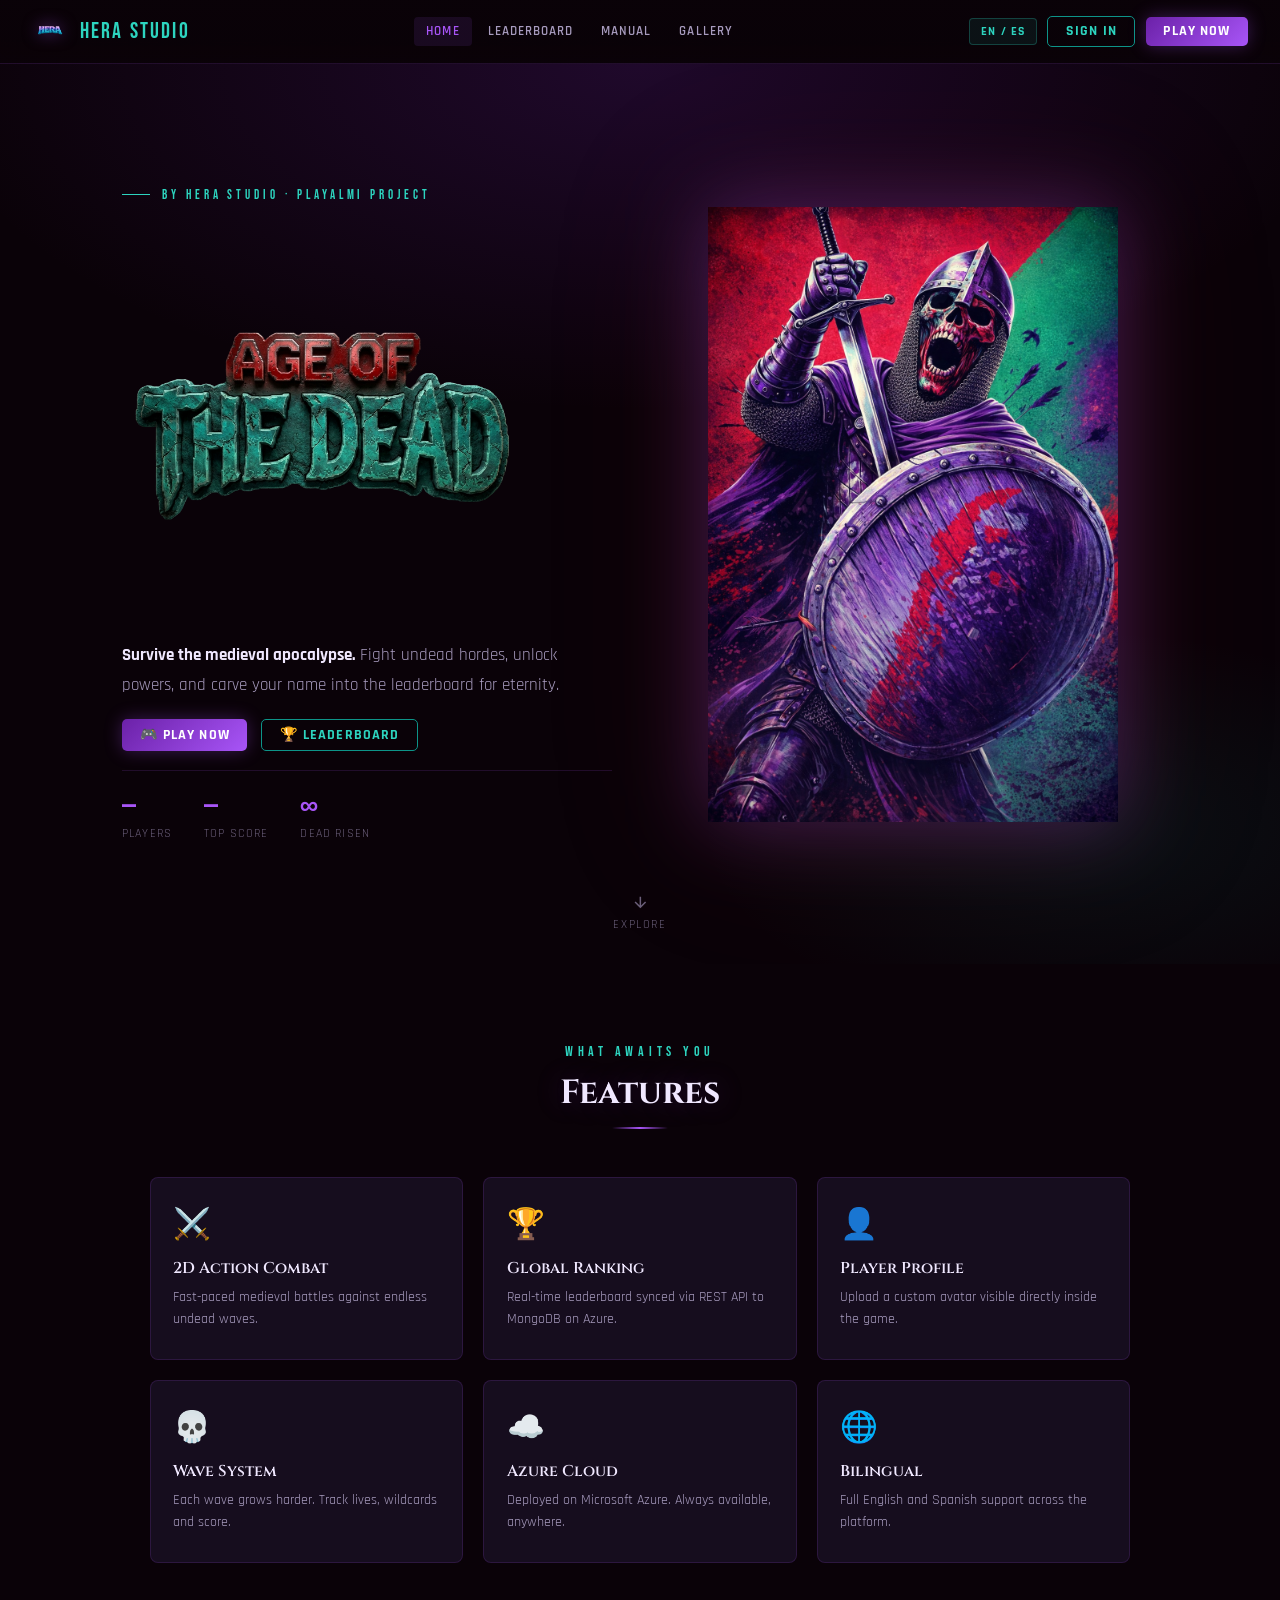
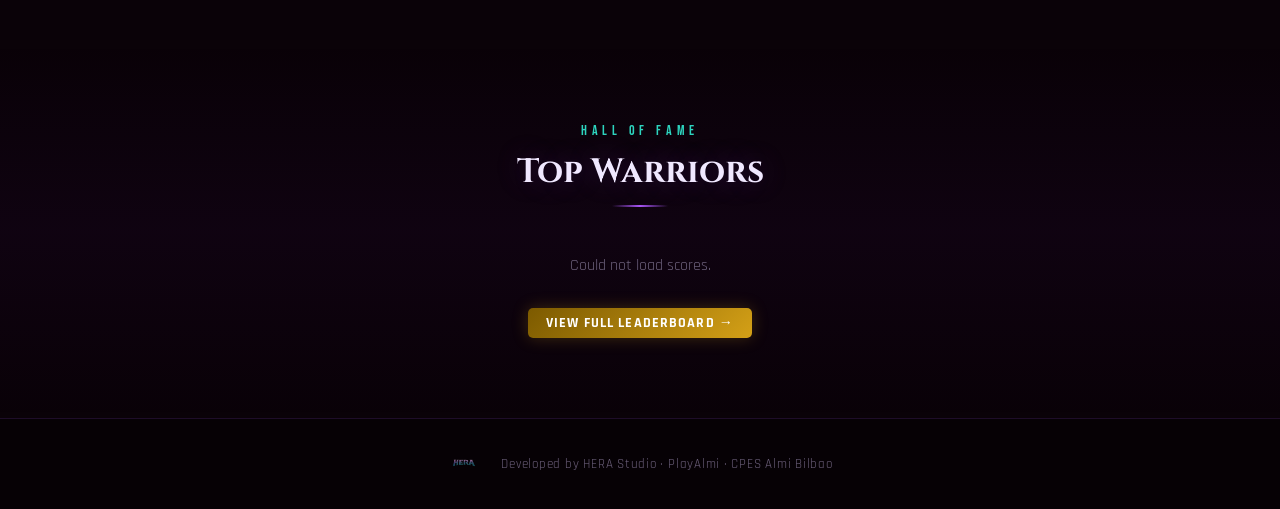
==== commit 11e8306c: "cambio de diseño" ====
--- a/index.html
+++ b/index.html
@@ -6,12 +6,13 @@
 <title>Age of The Dead — Home</title>
 <link rel="stylesheet" href="css/base.css">
 <link rel="stylesheet" href="css/home.css">
+<link rel="shortcut icon" href="img/favicoin.png" type="image/x-icon">
 </head>
 <body>
 
 <nav>
   <a class="nav-logo" href="index.html">
-    <img src="img/LogoEmpresa2.png" alt="">
+    <img src="img/logoempresa.png" alt="">
     <span>HERA Studio</span>
   </a>
   <div class="nav-links">
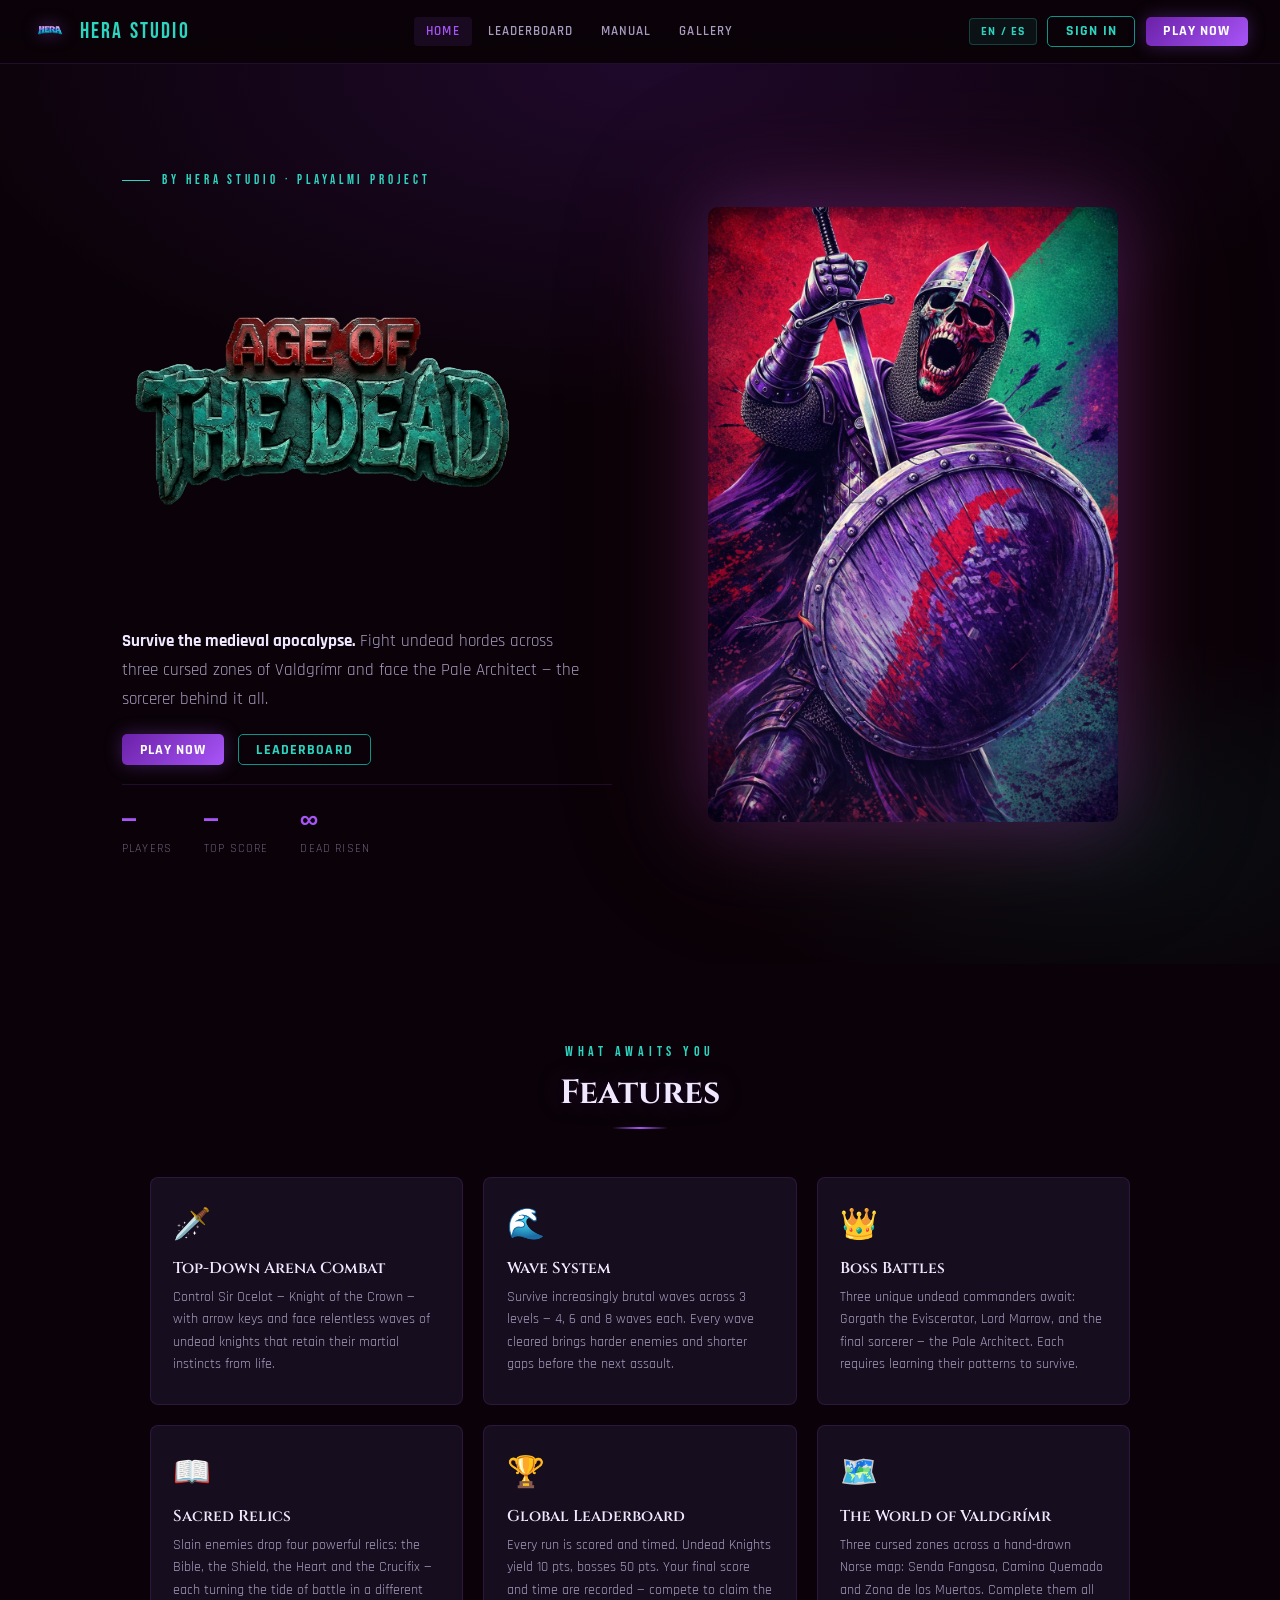
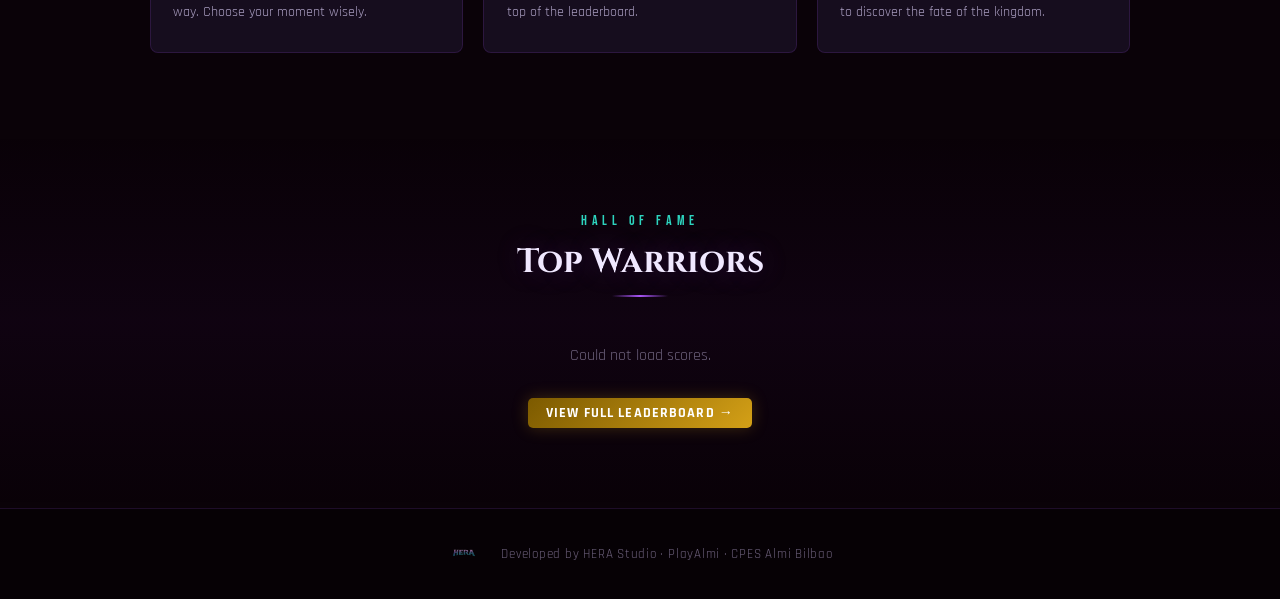
==== commit 27670914: "pre launch" ====
--- a/index.html
+++ b/index.html
@@ -39,10 +39,10 @@
       <div class="hero-text">
         <div class="hero-eyebrow fade-in" data-en="By HERA Studio · PlayAlmi Project" data-es="Por HERA Studio · Proyecto PlayAlmi">By HERA Studio · PlayAlmi Project</div>
         <img src="img/logoJuego.png" style="width: 400px; height: 400px; object-fit: contain;">
-        <p class="hero-desc fade-in-3" data-en="<strong>Survive the medieval apocalypse.</strong> Fight undead hordes, unlock powers, and carve your name into the leaderboard for eternity." data-es="<strong>Sobrevive al apocalipsis medieval.</strong> Combate hordas de muertos, desbloquea poderes y graba tu nombre en el ranking para la eternidad."><strong>Survive the medieval apocalypse.</strong> Fight undead hordes, unlock powers, and carve your name into the leaderboard for eternity.</p>
+        <p class="hero-desc fade-in-3" data-en="<strong>Survive the medieval apocalypse.</strong> Fight undead hordes across three cursed zones of Valdgrímr and face the Pale Architect — the sorcerer behind it all." data-es="<strong>Sobrevive al apocalipsis medieval.</strong> Combate hordas de no-muertos a través de las tres zonas malditas de Valdgrímr y enfrenta al Arquitecto Pálido."><strong>Survive the medieval apocalypse.</strong> Fight undead hordes across three cursed zones of Valdgrímr and face the Pale Architect — the sorcerer behind it all.</p>
         <div class="hero-actions fade-in-4">
-          <a href="#" class="btn btn-primary" data-en="🎮 Play Now" data-es="🎮 Jugar Ahora">🎮 Play Now</a>
-          <a href="leaderboard.html" class="btn btn-outline" data-en="🏆 Leaderboard" data-es="🏆 Ranking">🏆 Leaderboard</a>
+          <a href="#" class="btn btn-primary" data-en="Play Now" data-es="Jugar Ahora">Play Now</a>
+          <a href="leaderboard.html" class="btn btn-outline" data-en="Leaderboard" data-es="Ranking">Leaderboard</a>
         </div>
         <div class="hero-stats fade-in-4">
           <div class="hero-stat"><span class="hero-stat-num" id="stat-players">—</span><span class="hero-stat-label" data-en="Players" data-es="Jugadores">Players</span></div>
@@ -55,10 +55,6 @@
         <img src="img/ZombiResolucion.png" style="width: 100%; max-width: 410px; position: relative; z-index: 1; filter: drop-shadow(0 0 40px rgba(168,85,247,.3)) drop-shadow(0 0 70px rgba(139,0,0,.2)); animation: boss-float 6s ease-in-out infinite;">  
       </div>
     </div>
-    <div class="hero-scroll" onclick="document.getElementById('features').scrollIntoView({behavior:'smooth'})">
-      <svg viewBox="0 0 24 24" fill="none" stroke="currentColor" stroke-width="2"><path d="M12 5v14M5 12l7 7 7-7"/></svg>
-      <span data-en="Explore" data-es="Explorar">Explore</span>
-    </div>
   </section>
 
   <section class="section" id="features">
@@ -68,12 +64,36 @@
       <div class="section-divider"></div>
     </div>
     <div class="features-grid">
-      <div class="feat-card"><div class="feat-icon">⚔️</div><div class="feat-title" data-en="2D Action Combat" data-es="Combate 2D">2D Action Combat</div><div class="feat-desc" data-en="Fast-paced medieval battles against endless undead waves." data-es="Batallas medievales contra hordas de zombis.">Fast-paced medieval battles against endless undead waves.</div></div>
-      <div class="feat-card"><div class="feat-icon">🏆</div><div class="feat-title" data-en="Global Ranking" data-es="Ranking Global">Global Ranking</div><div class="feat-desc" data-en="Real-time leaderboard synced via REST API to MongoDB on Azure." data-es="Ranking en tiempo real via API REST con MongoDB en Azure.">Real-time leaderboard via REST API.</div></div>
-      <div class="feat-card"><div class="feat-icon">👤</div><div class="feat-title" data-en="Player Profile" data-es="Perfil de Jugador">Player Profile</div><div class="feat-desc" data-en="Upload a custom avatar visible directly inside the game." data-es="Sube un avatar personalizado visible desde el juego.">Custom avatar visible from the game.</div></div>
-      <div class="feat-card"><div class="feat-icon">💀</div><div class="feat-title" data-en="Wave System" data-es="Sistema de Oleadas">Wave System</div><div class="feat-desc" data-en="Each wave grows harder. Track lives, wildcards and score." data-es="Cada oleada es más difícil. Vidas, comodines y puntuación.">Lives, wildcards and score tracking.</div></div>
-      <div class="feat-card"><div class="feat-icon">☁️</div><div class="feat-title" data-en="Azure Cloud" data-es="Azure Cloud">Azure Cloud</div><div class="feat-desc" data-en="Deployed on Microsoft Azure. Always available, anywhere." data-es="Desplegado en Microsoft Azure. Siempre disponible.">Azure-powered, always online.</div></div>
-      <div class="feat-card"><div class="feat-icon">🌐</div><div class="feat-title" data-en="Bilingual" data-es="Bilingüe">Bilingual</div><div class="feat-desc" data-en="Full English and Spanish support across the platform." data-es="Soporte completo en inglés y español en toda la plataforma.">English &amp; Spanish support.</div></div>
+      <div class="feat-card">
+        <div class="feat-icon">🗡️</div>
+        <div class="feat-title" data-en="Top-Down Arena Combat" data-es="Combate en Arena Cenital">Top-Down Arena Combat</div>
+        <div class="feat-desc" data-en="Control Sir Ocelot — Knight of the Crown — with arrow keys and face relentless waves of undead knights that retain their martial instincts from life." data-es="Controla a Sir Ocelot con las teclas de dirección y enfrenta oleadas implacables de caballeros no-muertos que conservan sus instintos marciales.">Control Sir Ocelot with arrow keys and face relentless waves of undead knights that retain their martial instincts from life.</div>
+      </div>
+      <div class="feat-card">
+        <div class="feat-icon">🌊</div>
+        <div class="feat-title" data-en="Wave System" data-es="Sistema de Oleadas">Wave System</div>
+        <div class="feat-desc" data-en="Survive increasingly brutal waves across 3 levels — 4, 6 and 8 waves each. Every wave cleared brings harder enemies and shorter gaps before the next assault." data-es="Sobrevive oleadas cada vez más brutales en 3 niveles — 4, 6 y 8 oleadas respectivamente. Cada oleada trae enemigos más duros e intervalos más cortos.">Survive 3 levels with 4, 6 and 8 waves each. Every wave cleared brings harder enemies and shorter gaps before the next assault.</div>
+      </div>
+      <div class="feat-card">
+        <div class="feat-icon">👑</div>
+        <div class="feat-title" data-en="Boss Battles" data-es="Combates contra Jefes">Boss Battles</div>
+        <div class="feat-desc" data-en="Three unique undead commanders await: Gorgath the Eviscerator, Lord Marrow, and the final sorcerer — the Pale Architect. Each requires learning their patterns to survive." data-es="Tres comandantes no-muertos únicos te esperan: Gorgath el Eviscerador, Lord Marrow y el hechicero final — el Arquitecto Pálido. Cada uno requiere aprender sus patrones.">Three unique bosses await: Gorgath the Eviscerator, Lord Marrow, and the final sorcerer — the Pale Architect.</div>
+      </div>
+      <div class="feat-card">
+        <div class="feat-icon">📖</div>
+        <div class="feat-title" data-en="Sacred Relics" data-es="Reliquias Sagradas">Sacred Relics</div>
+        <div class="feat-desc" data-en="Slain enemies drop four powerful relics: the Bible, the Shield, the Heart and the Crucifix — each turning the tide of battle in a different way. Choose your moment wisely." data-es="Los enemigos caídos sueltan cuatro reliquias: la Biblia, el Escudo, el Corazón y el Crucifijo. Cada una cambia el curso de la batalla de forma distinta.">Slain enemies drop four powerful relics: Bible, Shield, Heart and Crucifix — each turning the tide of battle differently.</div>
+      </div>
+      <div class="feat-card">
+        <div class="feat-icon">🏆</div>
+        <div class="feat-title" data-en="Global Leaderboard" data-es="Ranking Global">Global Leaderboard</div>
+        <div class="feat-desc" data-en="Every run is scored and timed. Undead Knights yield 10 pts, bosses 50 pts. Your final score and time are recorded — compete to claim the top of the leaderboard." data-es="Cada partida se puntúa y cronometra. Los Caballeros No-Muertos dan 10 pts, los jefes 50 pts. Compite por lo más alto del ranking.">Every run is scored and timed. Compete to claim the top of the global leaderboard.</div>
+      </div>
+      <div class="feat-card">
+        <div class="feat-icon">🗺️</div>
+        <div class="feat-title" data-en="The World of Valdgrímr" data-es="El Mundo de Valdgrímr">The World of Valdgrímr</div>
+        <div class="feat-desc" data-en="Three cursed zones across a hand-drawn Norse map: Senda Fangosa, Camino Quemado and Zona de los Muertos. Complete them all to discover the fate of the kingdom." data-es="Tres zonas malditas en un mapa nórdico dibujado a mano: Senda Fangosa, Camino Quemado y Zona de los Muertos. Completa las tres para descubrir el destino del reino.">Three cursed zones: Senda Fangosa, Camino Quemado and Zona de los Muertos. Complete them all to save Valdgrímr.</div>
+      </div>
     </div>
   </section>
 
@@ -145,10 +165,9 @@
   }
 })();
 
-// Fix nav auth state after DOM ready
 document.addEventListener('DOMContentLoaded', renderNavAuth);
 </script>
 <script src="https://cdnjs.cloudflare.com/ajax/libs/jquery/3.7.1/jquery.min.js" integrity="sha512-v2CJ7UaYy4JwqLDIrZUI/4hqeoQieOmAZNXBeQyjo21dadnwR+8ZaIJVT8EE2iyI61OV8e6M8PP2/4hpQINQ/Q==" crossorigin="anonymous" referrerpolicy="no-referrer"></script>
-  <script src="js/interactions.js"></script>
+<script src="js/interactions.js"></script>
 </body>
 </html>
--- a/css/home.css
+++ b/css/home.css
@@ -59,7 +59,10 @@
 .hero-stat-label { font-size: .72rem; color: var(--text-dim); letter-spacing: .1em; text-transform: uppercase; }
 
 /* Boss visual */
-.hero-visual { position: relative; display: flex; align-items: center; justify-content: center; }
+.hero-visual { position: relative; display: flex; align-items: center; justify-content: center;}
+.hero-visual img{
+border-radius: 10px;
+}
 .hero-ring {
   position: absolute; width: 370px; height: 370px; border-radius: 50%;
   border: 1px solid rgba(168,85,247,.14);
